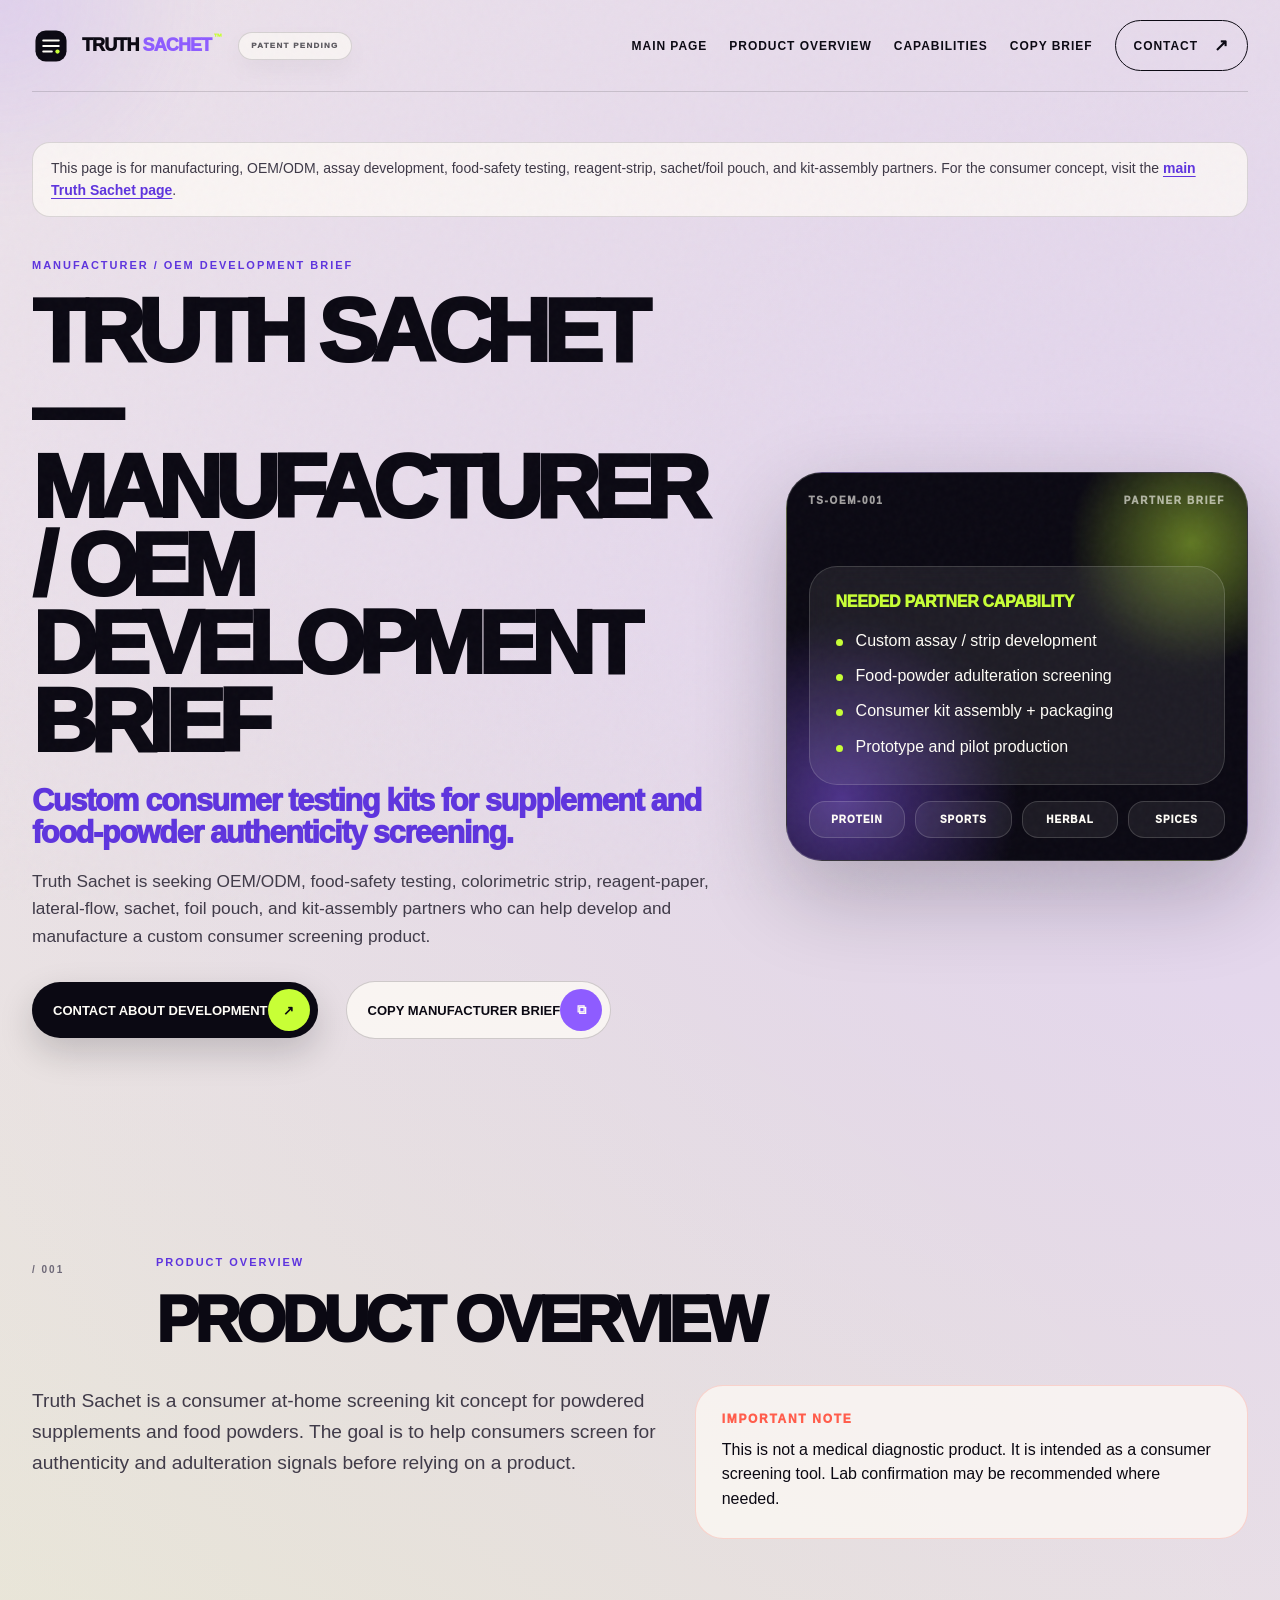
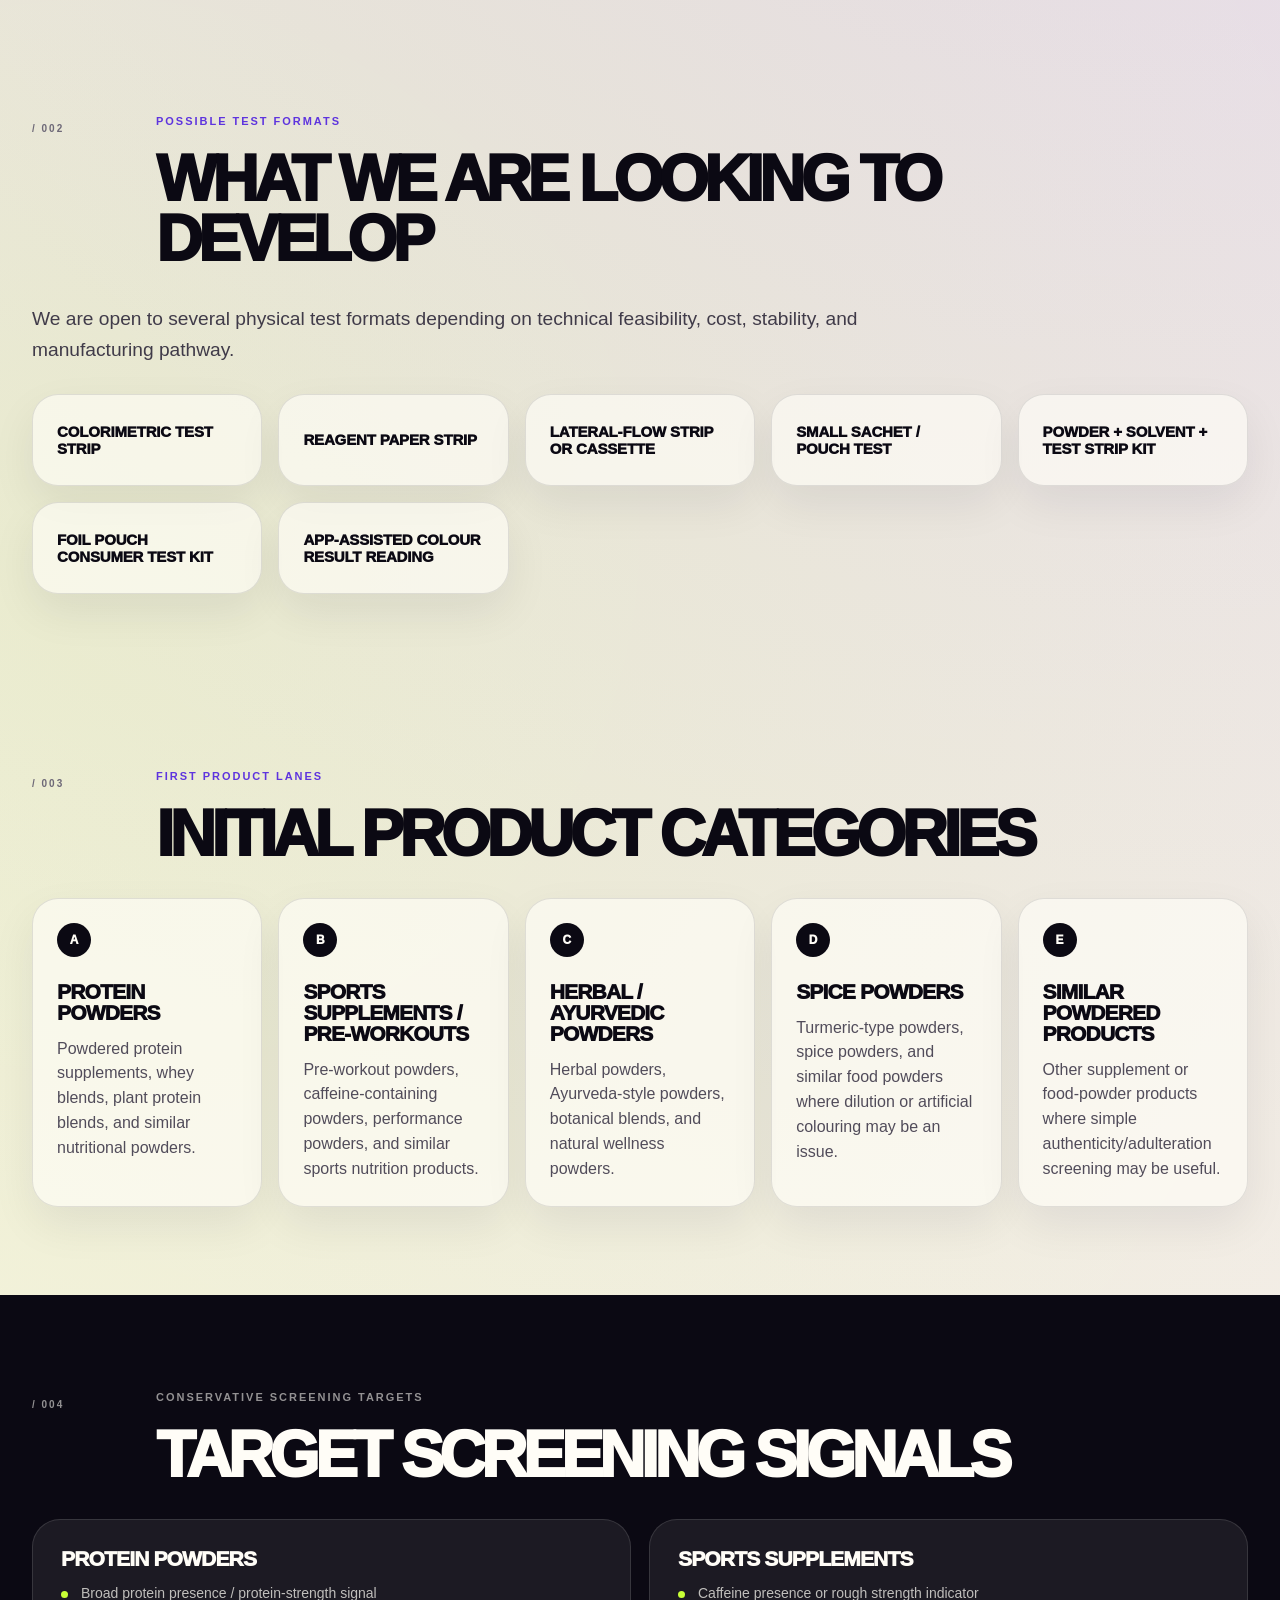
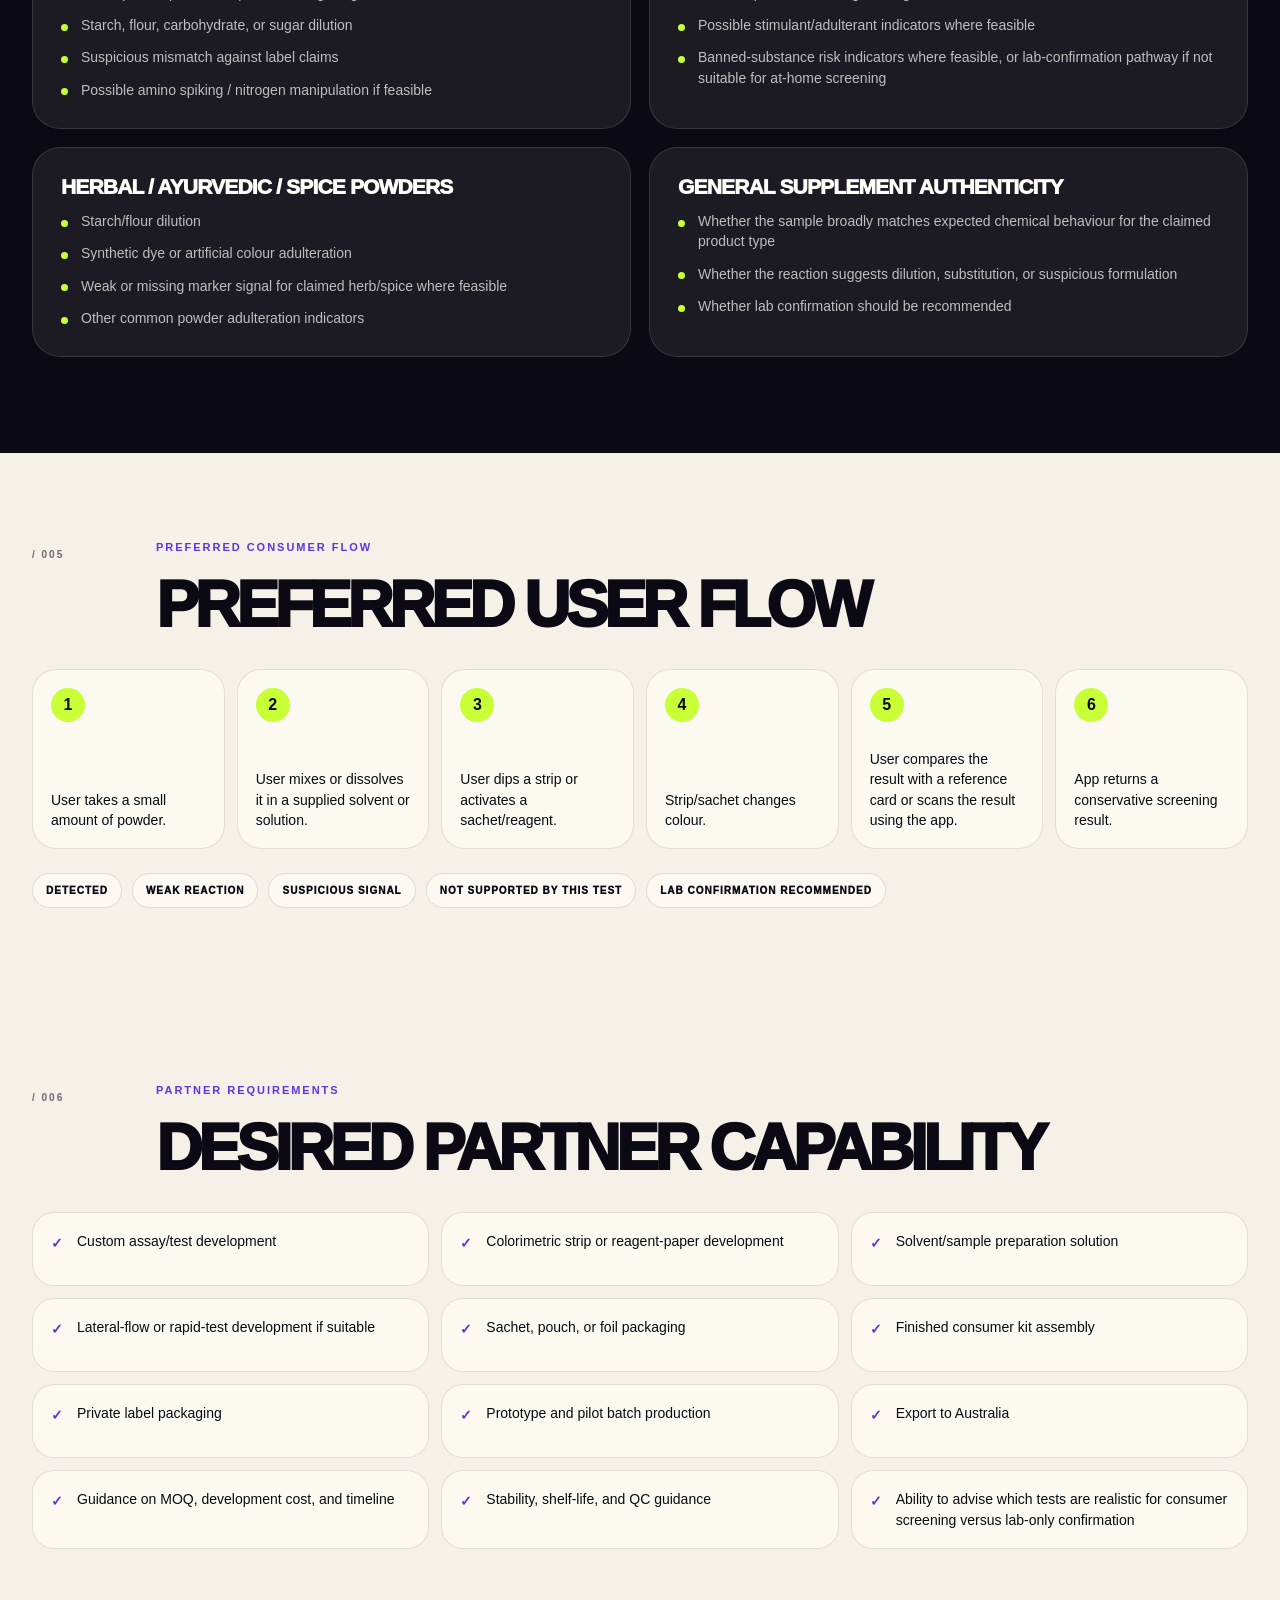
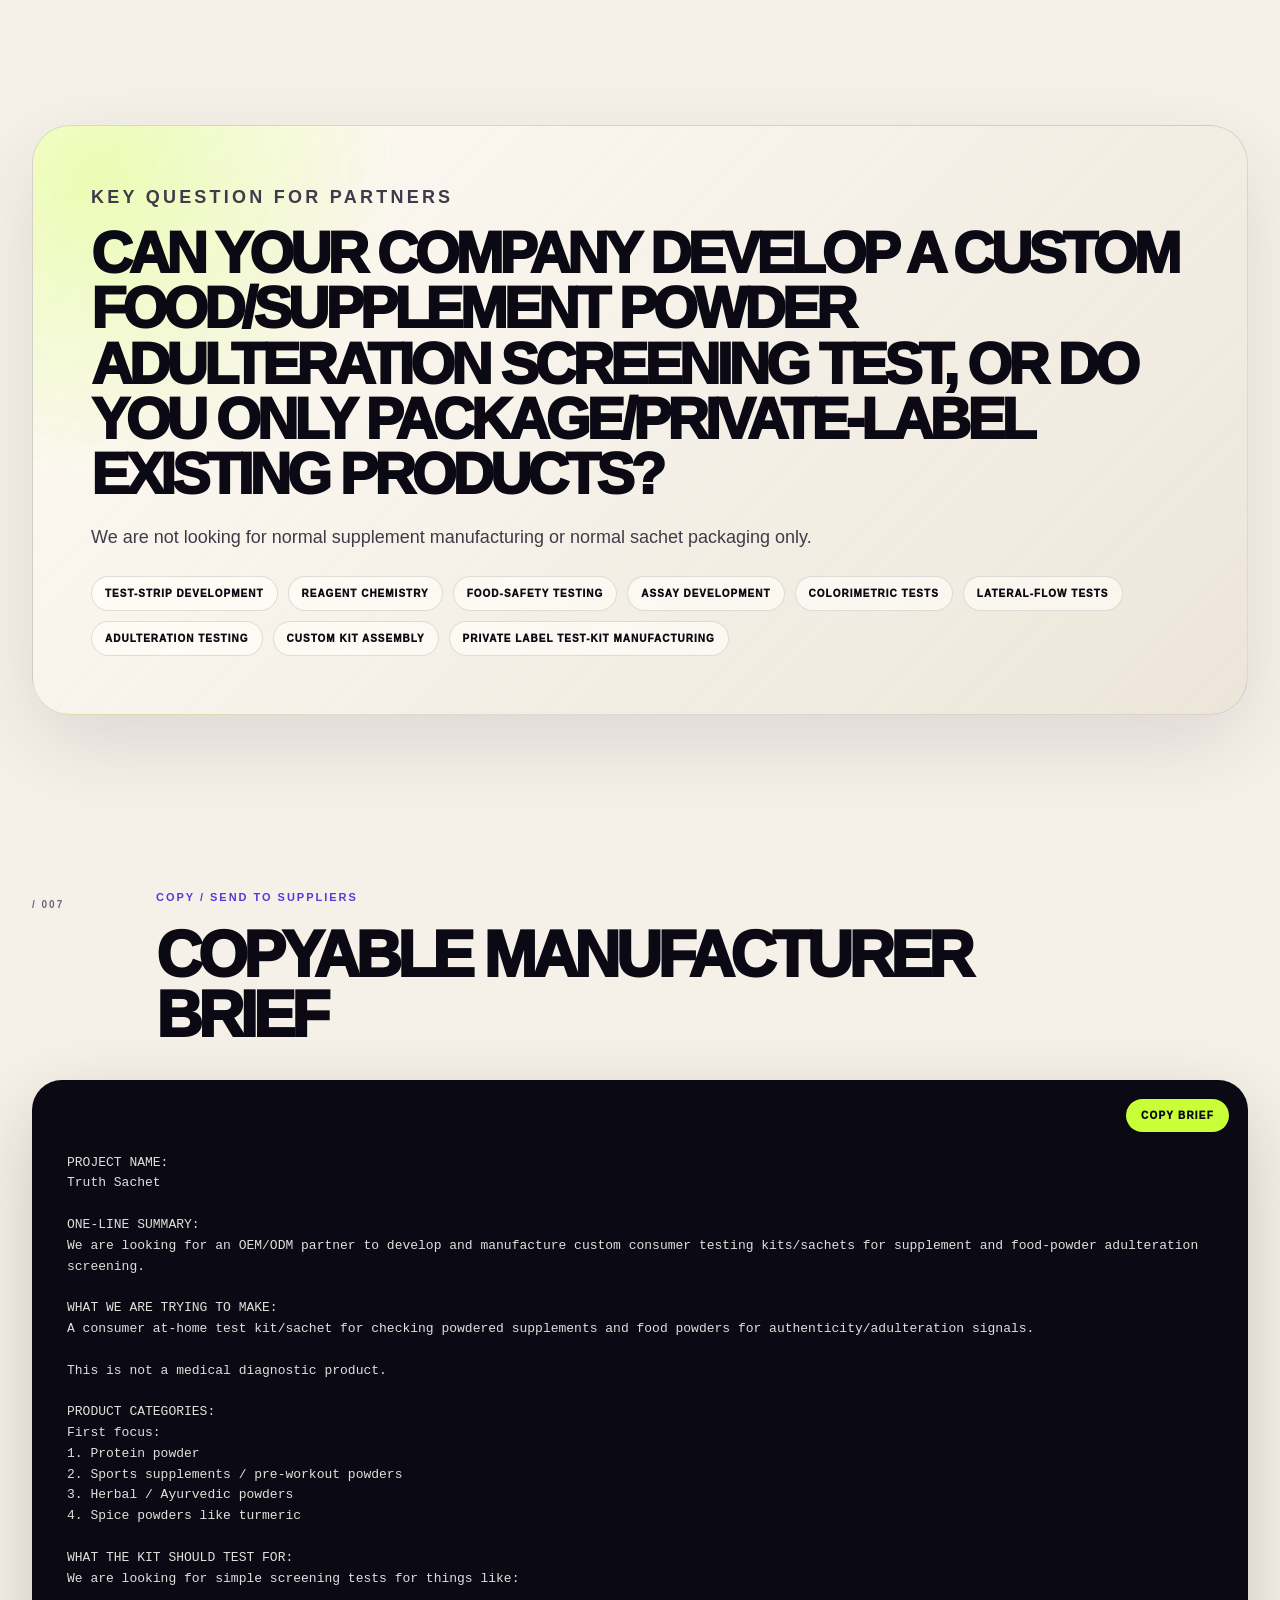
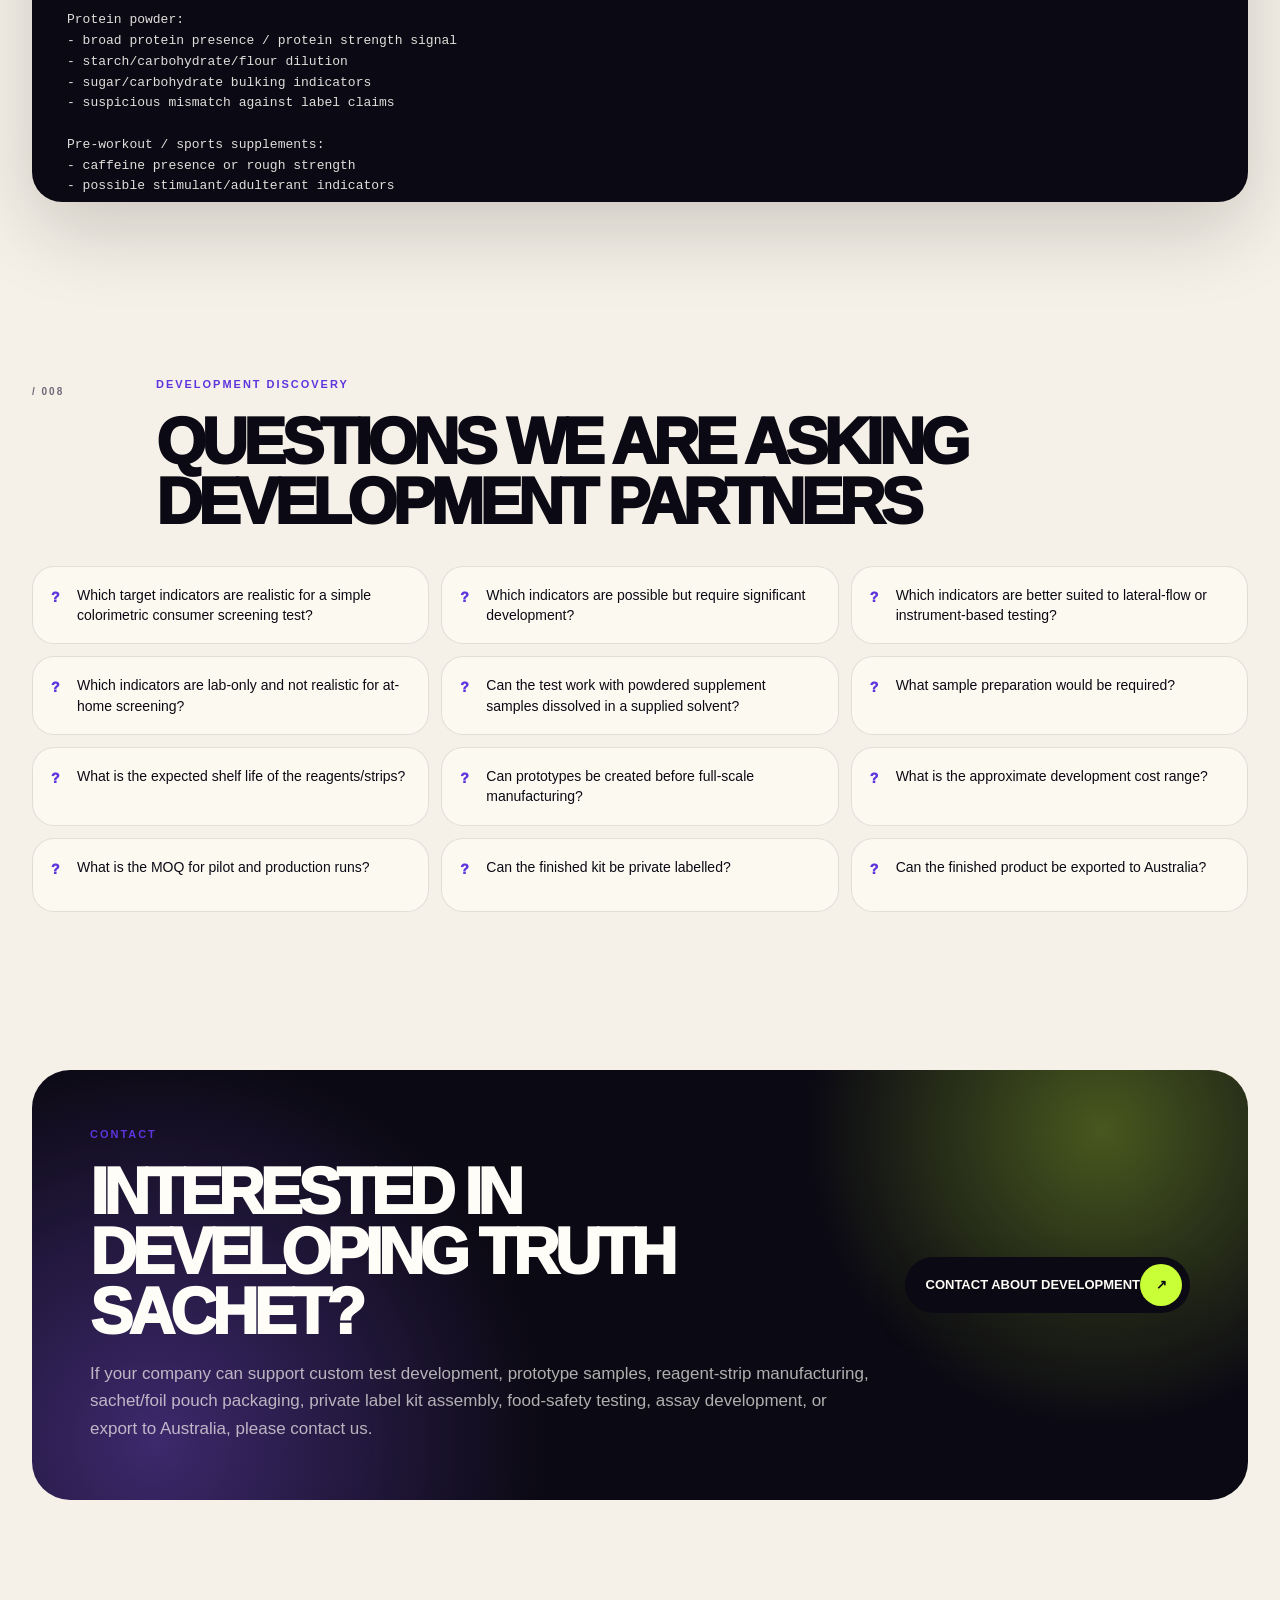
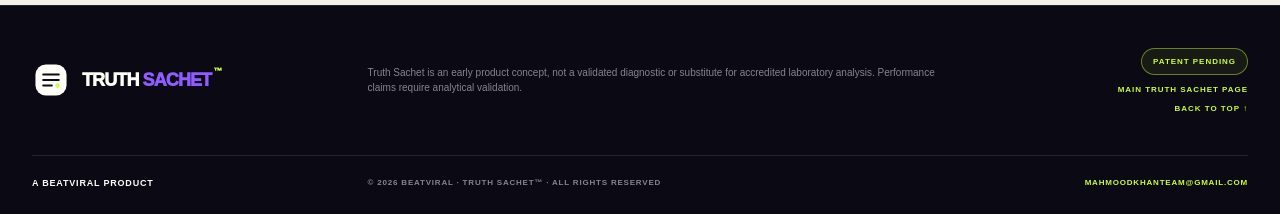
==== partner-brief/index.html @ 5f944270 "Add OEM partner brief page" ====
<!DOCTYPE html>
<html lang="en">
  <head>
    <meta charset="UTF-8" />
    <meta name="viewport" content="width=device-width, initial-scale=1.0" />
    <meta
      name="description"
      content="Truth Sachet manufacturer and OEM/ODM development brief for custom consumer screening kits for supplement and food-powder authenticity and adulteration signals."
    />
    <meta name="theme-color" content="#0b0913" />
    <title>Truth Sachet — Manufacturer / OEM Development Brief</title>
    <link rel="stylesheet" href="../styles.css?v=20260710-1" />
  </head>
  <body class="partner-page">
    <div class="noise" aria-hidden="true"></div>
    <div class="cursor-glow" aria-hidden="true"></div>

    <header class="site-header">
      <div class="brand-cluster">
        <a class="brand" href="../" aria-label="Truth Sachet home">
          <svg class="brand-mark" viewBox="0 0 44 44" aria-hidden="true">
            <rect x="4" y="4" width="36" height="36" rx="12"></rect>
            <path d="M13 15.5h18M13 22h18M13 28.5h10"></path>
            <circle cx="29.5" cy="28.5" r="2.5"></circle>
          </svg>
          <span>TRUTH <span>SACHET</span><sup>™</sup></span>
        </a>
        <span class="top-patent-badge">Patent pending</span>
      </div>

      <button class="menu-button" type="button" aria-label="Open navigation" aria-expanded="false">
        <span></span><span></span>
      </button>

      <nav class="main-nav" aria-label="Partner brief navigation">
        <a href="../">Main page</a>
        <a href="#overview">Product overview</a>
        <a href="#develop">Capabilities</a>
        <a href="#brief">Copy brief</a>
        <a
          class="nav-cta"
          href="mailto:mahmoodkhanteam@gmail.com?subject=Truth%20Sachet%20OEM%2FODM%20Development%20Inquiry"
        >
          Contact <span>↗</span>
        </a>
      </nav>
    </header>

    <main id="top" class="partner-main">
      <section class="partner-hero section-shell reveal">
        <div class="partner-note">
          This page is for manufacturing, OEM/ODM, assay development, food-safety testing,
          reagent-strip, sachet/foil pouch, and kit-assembly partners. For the consumer concept,
          visit the <a href="../">main Truth Sachet page</a>.
        </div>

        <div class="partner-hero-grid">
          <div class="partner-hero-copy">
            <p class="kicker">MANUFACTURER / OEM DEVELOPMENT BRIEF</p>
            <h1>Truth Sachet — Manufacturer / OEM Development Brief</h1>
            <p class="partner-subheading">
              Custom consumer testing kits for supplement and food-powder authenticity screening.
            </p>
            <p>
              Truth Sachet is seeking OEM/ODM, food-safety testing, colorimetric strip,
              reagent-paper, lateral-flow, sachet, foil pouch, and kit-assembly partners who can
              help develop and manufacture a custom consumer screening product.
            </p>
            <div class="hero-actions">
              <a
                class="button button-primary"
                href="mailto:mahmoodkhanteam@gmail.com?subject=Truth%20Sachet%20OEM%2FODM%20Development%20Inquiry"
              >
                Contact About Development
                <span class="button-icon">↗</span>
              </a>
              <button class="button button-secondary" type="button" data-copy-target="manufacturer-brief-text">
                Copy Manufacturer Brief
                <span class="button-icon">⧉</span>
              </button>
            </div>
            <p class="copy-status" role="status" aria-live="polite"></p>
          </div>

          <div class="partner-hero-panel" aria-label="Truth Sachet partner brief summary">
            <div class="partner-panel-top">
              <span>TS-OEM-001</span>
              <span>Partner Brief</span>
            </div>
            <div class="partner-panel-card">
              <strong>Needed partner capability</strong>
              <ul>
                <li>Custom assay / strip development</li>
                <li>Food-powder adulteration screening</li>
                <li>Consumer kit assembly + packaging</li>
                <li>Prototype and pilot production</li>
              </ul>
            </div>
            <div class="partner-mini-grid">
              <span>Protein</span>
              <span>Sports</span>
              <span>Herbal</span>
              <span>Spices</span>
            </div>
          </div>
        </div>
      </section>

      <section class="partner-section section-shell reveal" id="overview">
        <div class="partner-section-head">
          <p class="section-number">/ 001</p>
          <div>
            <p class="kicker">PRODUCT OVERVIEW</p>
            <h2>Product Overview</h2>
          </div>
        </div>
        <div class="partner-two-col">
          <p>
            Truth Sachet is a consumer at-home screening kit concept for powdered supplements and
            food powders. The goal is to help consumers screen for authenticity and adulteration
            signals before relying on a product.
          </p>
          <div class="partner-warning">
            <strong>Important note</strong>
            <span>
              This is not a medical diagnostic product. It is intended as a consumer screening
              tool. Lab confirmation may be recommended where needed.
            </span>
          </div>
        </div>
      </section>

      <section class="partner-section section-shell reveal" id="develop">
        <div class="partner-section-head">
          <p class="section-number">/ 002</p>
          <div>
            <p class="kicker">POSSIBLE TEST FORMATS</p>
            <h2>What We Are Looking To Develop</h2>
          </div>
        </div>
        <p class="partner-section-copy">
          We are open to several physical test formats depending on technical feasibility, cost,
          stability, and manufacturing pathway.
        </p>
        <div class="partner-card-grid compact">
          <article>Colorimetric test strip</article>
          <article>Reagent paper strip</article>
          <article>Lateral-flow strip or cassette</article>
          <article>Small sachet / pouch test</article>
          <article>Powder + solvent + test strip kit</article>
          <article>Foil pouch consumer test kit</article>
          <article>App-assisted colour result reading</article>
        </div>
      </section>

      <section class="partner-section section-shell reveal">
        <div class="partner-section-head">
          <p class="section-number">/ 003</p>
          <div>
            <p class="kicker">FIRST PRODUCT LANES</p>
            <h2>Initial Product Categories</h2>
          </div>
        </div>
        <div class="partner-card-grid">
          <article>
            <span>A</span>
            <h3>Protein Powders</h3>
            <p>Powdered protein supplements, whey blends, plant protein blends, and similar nutritional powders.</p>
          </article>
          <article>
            <span>B</span>
            <h3>Sports Supplements / Pre-Workouts</h3>
            <p>Pre-workout powders, caffeine-containing powders, performance powders, and similar sports nutrition products.</p>
          </article>
          <article>
            <span>C</span>
            <h3>Herbal / Ayurvedic Powders</h3>
            <p>Herbal powders, Ayurveda-style powders, botanical blends, and natural wellness powders.</p>
          </article>
          <article>
            <span>D</span>
            <h3>Spice Powders</h3>
            <p>Turmeric-type powders, spice powders, and similar food powders where dilution or artificial colouring may be an issue.</p>
          </article>
          <article>
            <span>E</span>
            <h3>Similar Powdered Products</h3>
            <p>Other supplement or food-powder products where simple authenticity/adulteration screening may be useful.</p>
          </article>
        </div>
      </section>

      <section class="partner-section dark reveal" id="signals">
        <div class="section-shell">
          <div class="partner-section-head">
            <p class="section-number">/ 004</p>
            <div>
              <p class="kicker">CONSERVATIVE SCREENING TARGETS</p>
              <h2>Target Screening Signals</h2>
            </div>
          </div>
          <div class="signal-group-grid">
            <article>
              <h3>Protein Powders</h3>
              <ul>
                <li>Broad protein presence / protein-strength signal</li>
                <li>Starch, flour, carbohydrate, or sugar dilution</li>
                <li>Suspicious mismatch against label claims</li>
                <li>Possible amino spiking / nitrogen manipulation if feasible</li>
              </ul>
            </article>
            <article>
              <h3>Sports Supplements</h3>
              <ul>
                <li>Caffeine presence or rough strength indicator</li>
                <li>Possible stimulant/adulterant indicators where feasible</li>
                <li>Banned-substance risk indicators where feasible, or lab-confirmation pathway if not suitable for at-home screening</li>
              </ul>
            </article>
            <article>
              <h3>Herbal / Ayurvedic / Spice Powders</h3>
              <ul>
                <li>Starch/flour dilution</li>
                <li>Synthetic dye or artificial colour adulteration</li>
                <li>Weak or missing marker signal for claimed herb/spice where feasible</li>
                <li>Other common powder adulteration indicators</li>
              </ul>
            </article>
            <article>
              <h3>General Supplement Authenticity</h3>
              <ul>
                <li>Whether the sample broadly matches expected chemical behaviour for the claimed product type</li>
                <li>Whether the reaction suggests dilution, substitution, or suspicious formulation</li>
                <li>Whether lab confirmation should be recommended</li>
              </ul>
            </article>
          </div>
        </div>
      </section>

      <section class="partner-section section-shell reveal">
        <div class="partner-section-head">
          <p class="section-number">/ 005</p>
          <div>
            <p class="kicker">PREFERRED CONSUMER FLOW</p>
            <h2>Preferred User Flow</h2>
          </div>
        </div>
        <div class="flow-grid">
          <article><b>1</b><span>User takes a small amount of powder.</span></article>
          <article><b>2</b><span>User mixes or dissolves it in a supplied solvent or solution.</span></article>
          <article><b>3</b><span>User dips a strip or activates a sachet/reagent.</span></article>
          <article><b>4</b><span>Strip/sachet changes colour.</span></article>
          <article><b>5</b><span>User compares the result with a reference card or scans the result using the app.</span></article>
          <article><b>6</b><span>App returns a conservative screening result.</span></article>
        </div>
        <div class="result-language">
          <span>Detected</span>
          <span>Weak reaction</span>
          <span>Suspicious signal</span>
          <span>Not supported by this test</span>
          <span>Lab confirmation recommended</span>
        </div>
      </section>

      <section class="partner-section section-shell reveal">
        <div class="partner-section-head">
          <p class="section-number">/ 006</p>
          <div>
            <p class="kicker">PARTNER REQUIREMENTS</p>
            <h2>Desired Partner Capability</h2>
          </div>
        </div>
        <div class="checklist-grid">
          <span>Custom assay/test development</span>
          <span>Colorimetric strip or reagent-paper development</span>
          <span>Solvent/sample preparation solution</span>
          <span>Lateral-flow or rapid-test development if suitable</span>
          <span>Sachet, pouch, or foil packaging</span>
          <span>Finished consumer kit assembly</span>
          <span>Private label packaging</span>
          <span>Prototype and pilot batch production</span>
          <span>Export to Australia</span>
          <span>Guidance on MOQ, development cost, and timeline</span>
          <span>Stability, shelf-life, and QC guidance</span>
          <span>Ability to advise which tests are realistic for consumer screening versus lab-only confirmation</span>
        </div>
      </section>

      <section class="partner-section section-shell reveal">
        <div class="key-question">
          <p class="kicker">KEY QUESTION FOR PARTNERS</p>
          <h2>
            Can your company develop a custom food/supplement powder adulteration screening test,
            or do you only package/private-label existing products?
          </h2>
          <p>We are not looking for normal supplement manufacturing or normal sachet packaging only.</p>
          <div class="partner-capability-tags">
            <span>Test-strip development</span>
            <span>Reagent chemistry</span>
            <span>Food-safety testing</span>
            <span>Assay development</span>
            <span>Colorimetric tests</span>
            <span>Lateral-flow tests</span>
            <span>Adulteration testing</span>
            <span>Custom kit assembly</span>
            <span>Private label test-kit manufacturing</span>
          </div>
        </div>
      </section>

      <section class="partner-section section-shell reveal" id="brief">
        <div class="partner-section-head">
          <p class="section-number">/ 007</p>
          <div>
            <p class="kicker">COPY / SEND TO SUPPLIERS</p>
            <h2>Copyable Manufacturer Brief</h2>
          </div>
        </div>
        <div class="brief-box">
          <button class="copy-brief-button" type="button" data-copy-target="manufacturer-brief-text">
            Copy brief
          </button>
          <pre id="manufacturer-brief-text">PROJECT NAME:
Truth Sachet

ONE-LINE SUMMARY:
We are looking for an OEM/ODM partner to develop and manufacture custom consumer testing kits/sachets for supplement and food-powder adulteration screening.

WHAT WE ARE TRYING TO MAKE:
A consumer at-home test kit/sachet for checking powdered supplements and food powders for authenticity/adulteration signals.

This is not a medical diagnostic product.

PRODUCT CATEGORIES:
First focus:
1. Protein powder
2. Sports supplements / pre-workout powders
3. Herbal / Ayurvedic powders
4. Spice powders like turmeric

WHAT THE KIT SHOULD TEST FOR:
We are looking for simple screening tests for things like:

Protein powder:
- broad protein presence / protein strength signal
- starch/carbohydrate/flour dilution
- sugar/carbohydrate bulking indicators
- suspicious mismatch against label claims

Pre-workout / sports supplements:
- caffeine presence or rough strength
- possible stimulant/adulterant indicators

Herbal / Ayurvedic / spice powders:
- starch/flour dilution
- artificial colour / synthetic dye adulteration
- weak or missing marker signal for claimed herb/spice where possible

PREFERRED TEST FORMAT:
We are open to any of these:

1. Colorimetric test strip
2. Reagent paper strip
3. Lateral-flow strip/cassette
4. Small sachet/pouch test
5. Powder + solvent + test strip kit
6. Foil pouch consumer test kit
7. App-assisted colour result reading

EXPECTED USER FLOW:
1. User takes a small amount of powder.
2. User mixes/dissolves it in a supplied solvent or solution.
3. User dips a strip or activates a sachet/reagent.
4. Strip/sachet changes colour.
5. User compares result with colour card or app reads result by photo.

WHAT WE NEED FROM MANUFACTURER:
Please advise if your company can provide:

1. Custom test development
2. Test strip or reagent paper development
3. Solvent / sample prep solution
4. Sachet or foil pouch packaging
5. Finished consumer kit assembly
6. Private label packaging
7. Prototype samples before mass production
8. Export to Australia
9. MOQ, prototype cost, development cost, timeline

IMPORTANT QUESTION:
Can your company develop a custom food/supplement adulteration screening test, or do you only package/private-label existing products?

We do not just need normal sachet packaging.
We need someone who understands test strips, reagents, food safety testing, colorimetric tests, lateral-flow tests, or adulteration testing.</pre>
        </div>
      </section>

      <section class="partner-section section-shell reveal">
        <div class="partner-section-head">
          <p class="section-number">/ 008</p>
          <div>
            <p class="kicker">DEVELOPMENT DISCOVERY</p>
            <h2>Questions We Are Asking Development Partners</h2>
          </div>
        </div>
        <div class="question-list">
          <span>Which target indicators are realistic for a simple colorimetric consumer screening test?</span>
          <span>Which indicators are possible but require significant development?</span>
          <span>Which indicators are better suited to lateral-flow or instrument-based testing?</span>
          <span>Which indicators are lab-only and not realistic for at-home screening?</span>
          <span>Can the test work with powdered supplement samples dissolved in a supplied solvent?</span>
          <span>What sample preparation would be required?</span>
          <span>What is the expected shelf life of the reagents/strips?</span>
          <span>Can prototypes be created before full-scale manufacturing?</span>
          <span>What is the approximate development cost range?</span>
          <span>What is the MOQ for pilot and production runs?</span>
          <span>Can the finished kit be private labelled?</span>
          <span>Can the finished product be exported to Australia?</span>
        </div>
      </section>

      <section class="partner-contact section-shell reveal" id="contact">
        <div>
          <p class="kicker">CONTACT</p>
          <h2>Interested in Developing Truth Sachet?</h2>
          <p>
            If your company can support custom test development, prototype samples, reagent-strip
            manufacturing, sachet/foil pouch packaging, private label kit assembly, food-safety
            testing, assay development, or export to Australia, please contact us.
          </p>
        </div>
        <a
          class="button button-primary"
          href="mailto:mahmoodkhanteam@gmail.com?subject=Truth%20Sachet%20OEM%2FODM%20Development%20Inquiry"
        >
          Contact About Development
          <span class="button-icon">↗</span>
        </a>
      </section>
    </main>

    <footer class="site-footer">
      <div class="footer-main">
        <div class="footer-brand">
          <svg class="brand-mark" viewBox="0 0 44 44" aria-hidden="true">
            <rect x="4" y="4" width="36" height="36" rx="12"></rect>
            <path d="M13 15.5h18M13 22h18M13 28.5h10"></path>
            <circle cx="29.5" cy="28.5" r="2.5"></circle>
          </svg>
          <span>TRUTH <span>SACHET</span><sup>™</sup></span>
        </div>
        <p>
          Truth Sachet is an early product concept, not a validated diagnostic or substitute for
          accredited laboratory analysis. Performance claims require analytical validation.
        </p>
        <div class="footer-meta">
          <span class="patent-badge">PATENT PENDING</span>
          <a href="../">MAIN TRUTH SACHET PAGE</a>
          <a href="#top">BACK TO TOP ↑</a>
        </div>
      </div>

      <div class="footer-legal">
        <strong>A BEATVIRAL PRODUCT</strong>
        <span>© 2026 BEATVIRAL · TRUTH SACHET™ · ALL RIGHTS RESERVED</span>
        <a href="mailto:mahmoodkhanteam@gmail.com">MAHMOODKHANTEAM@GMAIL.COM</a>
      </div>
    </footer>

    <script src="../script.js"></script>
  </body>
</html>
---- styles.css ----
:root {
  --ink: #0b0913;
  --ink-2: #15121f;
  --paper: #f6f1e8;
  --paper-2: #e9e1d4;
  --white: #fffdf7;
  --violet: #8e5cff;
  --violet-dark: #5e34de;
  --lime: #c8ff36;
  --coral: #ff5d4c;
  --blue: #4cb8ff;
  --yellow: #ffc83d;
  --muted: #6d6877;
  --line: rgba(11, 9, 19, 0.14);
  --radius: 28px;
  --shadow: 0 30px 80px rgba(18, 11, 42, 0.2);
}

* {
  box-sizing: border-box;
}

html {
  scroll-behavior: smooth;
  overflow-x: hidden;
}

body {
  margin: 0;
  overflow-x: hidden;
  background: var(--paper);
  color: var(--ink);
  font-family: "Arial Narrow", "Roboto Condensed", "Helvetica Neue", Arial, sans-serif;
  -webkit-font-smoothing: antialiased;
}

body.menu-open {
  overflow: hidden;
}

a {
  color: inherit;
  text-decoration: none;
}

button,
input {
  font: inherit;
}

button {
  color: inherit;
}

.noise {
  position: fixed;
  z-index: 100;
  inset: 0;
  pointer-events: none;
  opacity: 0.035;
  background-image: url("data:image/svg+xml,%3Csvg viewBox='0 0 180 180' xmlns='http://www.w3.org/2000/svg'%3E%3Cfilter id='n'%3E%3CfeTurbulence type='fractalNoise' baseFrequency='.85' numOctaves='3' stitchTiles='stitch'/%3E%3C/filter%3E%3Crect width='100%25' height='100%25' filter='url(%23n)' opacity='.8'/%3E%3C/svg%3E");
}

.cursor-glow {
  position: fixed;
  z-index: 0;
  width: 420px;
  height: 420px;
  pointer-events: none;
  border-radius: 50%;
  opacity: 0.14;
  transform: translate(-50%, -50%);
  background: radial-gradient(circle, var(--violet), transparent 68%);
  filter: blur(30px);
}

.section-shell {
  width: min(1440px, calc(100% - 64px));
  margin: 0 auto;
}

.site-header {
  position: relative;
  z-index: 50;
  display: flex;
  align-items: center;
  justify-content: space-between;
  width: min(1440px, calc(100% - 64px));
  height: 92px;
  margin: 0 auto;
  border-bottom: 1px solid var(--line);
}

.brand-cluster {
  display: inline-flex;
  align-items: center;
  gap: 16px;
}

.brand,
.footer-brand {
  display: inline-flex;
  align-items: center;
  gap: 12px;
  font-size: 18px;
  font-weight: 950;
  letter-spacing: -0.05em;
}

.brand > span > span,
.footer-brand > span > span {
  color: var(--violet);
}

.brand sup,
.footer-brand sup {
  position: relative;
  top: -0.48em;
  margin-left: 2px;
  color: var(--lime);
  font-size: 0.5em;
  font-weight: 950;
  letter-spacing: 0;
}

.top-patent-badge {
  display: inline-flex;
  align-items: center;
  height: 28px;
  padding: 0 12px;
  border: 1px solid rgba(12, 10, 20, 0.14);
  border-radius: 999px;
  color: rgba(12, 10, 20, 0.66);
  background: rgba(255, 253, 247, 0.62);
  box-shadow: 0 10px 24px rgba(12, 10, 20, 0.04);
  font-size: 8px;
  font-weight: 950;
  letter-spacing: 0.16em;
  text-transform: uppercase;
  white-space: nowrap;
}

.brand-mark {
  width: 38px;
  height: 38px;
  fill: var(--ink);
}

.brand-mark path {
  fill: none;
  stroke: var(--white);
  stroke-linecap: round;
  stroke-width: 2.3;
}

.brand-mark circle {
  fill: var(--lime);
}

.main-nav {
  display: flex;
  align-items: center;
  gap: 34px;
  font-size: 12px;
  font-weight: 850;
  letter-spacing: 0.08em;
  text-transform: uppercase;
}

.main-nav a:not(.nav-cta) {
  position: relative;
}

.main-nav a:not(.nav-cta)::after {
  position: absolute;
  bottom: -6px;
  left: 0;
  width: 0;
  height: 2px;
  content: "";
  background: var(--violet);
  transition: width 180ms ease;
}

.main-nav a:hover::after {
  width: 100%;
}

.nav-cta {
  display: flex;
  align-items: center;
  gap: 24px;
  padding: 14px 18px;
  border: 1px solid var(--ink);
  border-radius: 999px;
  transition: 180ms ease;
}

.nav-cta:hover {
  color: var(--white);
  background: var(--ink);
}

.nav-cta span {
  font-size: 17px;
}

.menu-button {
  display: none;
  width: 44px;
  height: 44px;
  padding: 12px;
  border: 0;
  background: transparent;
}

.menu-button span {
  display: block;
  width: 100%;
  height: 2px;
  margin: 5px 0;
  background: var(--ink);
}

.hero {
  position: relative;
  z-index: 1;
  display: grid;
  grid-template-columns: 0.92fr 1.08fr;
  min-height: 760px;
  padding: 62px 0 76px;
}

.hero-copy {
  position: relative;
  z-index: 3;
  display: flex;
  align-items: flex-start;
  flex-direction: column;
  justify-content: center;
  padding-right: 24px;
}

.eyebrow,
.kicker {
  font-size: 11px;
  font-weight: 900;
  letter-spacing: 0.18em;
  text-transform: uppercase;
}

.eyebrow {
  display: inline-flex;
  align-items: center;
  gap: 10px;
  max-width: 100%;
  margin-bottom: 28px;
  padding: 8px 13px;
  border: 1px solid var(--line);
  border-radius: 999px;
  background: rgba(255, 253, 247, 0.56);
  line-height: 1.35;
}

.eyebrow-pulse {
  width: 7px;
  height: 7px;
  border-radius: 50%;
  background: var(--lime);
  box-shadow: 0 0 0 5px rgba(200, 255, 54, 0.2);
  animation: pulse 1.8s infinite;
}

@keyframes pulse {
  50% { box-shadow: 0 0 0 9px rgba(200, 255, 54, 0); }
}

.hero h1 {
  margin: 0;
  font-size: clamp(62px, 7.2vw, 112px);
  font-weight: 950;
  letter-spacing: -0.082em;
  line-height: 0.83;
  text-transform: uppercase;
}

.gradient-text {
  color: transparent;
  background: linear-gradient(100deg, var(--violet-dark), #ac50db 45%, var(--coral));
  -webkit-background-clip: text;
  background-clip: text;
}

.scribble {
  position: relative;
  z-index: 0;
}

.scribble::after {
  position: absolute;
  z-index: 1;
  top: calc(100% + 0.035em);
  bottom: auto;
  left: 1%;
  width: 98%;
  height: 0.055em;
  content: "";
  border-radius: 999px;
  background: var(--lime);
  pointer-events: none;
  transform: rotate(-0.5deg);
}

.hero-lede {
  max-width: 610px;
  margin: 35px 0 28px;
  color: #403b49;
  font-family: "Helvetica Neue", Arial, sans-serif;
  font-size: clamp(17px, 1.4vw, 21px);
  line-height: 1.55;
}

.hero-actions {
  display: flex;
  align-items: center;
  gap: 28px;
}

.button {
  display: inline-flex;
  align-items: center;
  justify-content: space-between;
  min-width: 210px;
  padding: 7px 8px 7px 21px;
  border: 0;
  border-radius: 999px;
  cursor: pointer;
  font-size: 13px;
  font-weight: 900;
  text-transform: uppercase;
}

.button-primary {
  color: var(--white);
  background: var(--ink);
  box-shadow: 0 14px 35px rgba(11, 9, 19, 0.18);
}

.button-secondary {
  border: 1px solid rgba(11, 9, 19, 0.18);
  color: var(--ink);
  background: rgba(255, 253, 247, 0.74);
}

.button-secondary .button-icon {
  color: var(--white);
  background: var(--violet);
}

.button-icon {
  display: grid;
  width: 42px;
  height: 42px;
  border-radius: 50%;
  color: var(--ink);
  background: var(--lime);
  place-items: center;
}

.text-link {
  padding-bottom: 5px;
  border-bottom: 1px solid var(--ink);
  font-size: 12px;
  font-weight: 900;
  letter-spacing: 0.03em;
  text-transform: uppercase;
}

.text-link span {
  margin-left: 8px;
}

.hero-proof {
  display: flex;
  align-items: center;
  gap: 15px;
  margin-top: 44px;
}

.proof-avatars {
  display: flex;
}

.proof-avatars span {
  display: grid;
  width: 36px;
  height: 36px;
  margin-left: -7px;
  border: 2px solid var(--paper);
  border-radius: 50%;
  color: var(--white);
  background: var(--ink);
  font-size: 10px;
  font-weight: 900;
  place-items: center;
}

.proof-avatars span:first-child {
  margin-left: 0;
  color: var(--ink);
  background: var(--lime);
}

.proof-avatars span:nth-child(3) {
  background: var(--violet);
}

.proof-avatars span:nth-child(4) {
  color: var(--ink);
  background: var(--coral);
}

.hero-proof p {
  margin: 0;
  color: var(--muted);
  font-size: 11px;
  letter-spacing: 0.03em;
  line-height: 1.45;
  text-transform: uppercase;
}

.hero-proof strong {
  color: var(--ink);
}

.hero-visual {
  position: relative;
  min-height: 650px;
}

.orb {
  position: absolute;
  border-radius: 50%;
  filter: blur(2px);
}

.orb-one {
  top: 5%;
  right: 3%;
  width: 540px;
  height: 540px;
  background: radial-gradient(circle at 35% 32%, #b68aff, var(--violet) 34%, #5532ce 64%, #21104f);
  box-shadow: inset -40px -50px 70px rgba(16, 5, 45, 0.35), 0 50px 100px rgba(77, 44, 170, 0.25);
}

.orb-two {
  right: 49%;
  bottom: 3%;
  width: 145px;
  height: 145px;
  background: radial-gradient(circle at 35% 30%, #efffa7, var(--lime) 38%, #79a900);
  box-shadow: 0 25px 50px rgba(91, 130, 0, 0.2);
}

.hero-label {
  position: absolute;
  z-index: 6;
  padding: 8px 11px;
  border-radius: 6px;
  color: var(--white);
  background: var(--ink);
  font-size: 9px;
  font-weight: 950;
  letter-spacing: 0.12em;
  box-shadow: 0 10px 20px rgba(11, 9, 19, 0.17);
}

.label-one {
  top: 9%;
  left: 15%;
  transform: rotate(-6deg);
}

.label-two {
  right: 0;
  bottom: 20%;
  color: var(--ink);
  background: var(--lime);
  transform: rotate(5deg);
}

.label-three {
  bottom: 2%;
  left: 19%;
  background: var(--coral);
  transform: rotate(-3deg);
}

.phone-shell {
  position: absolute;
  z-index: 5;
  top: 5%;
  right: 5%;
  width: 282px;
  height: 576px;
  padding: 9px;
  overflow: hidden;
  border: 2px solid rgba(255, 255, 255, 0.7);
  border-radius: 45px;
  background: #17131e;
  box-shadow: 0 40px 90px rgba(16, 8, 42, 0.45);
  transform: rotate(5deg);
}

.phone-top {
  position: absolute;
  z-index: 3;
  top: 18px;
  left: 50%;
  width: 82px;
  height: 20px;
  border-radius: 999px;
  background: var(--ink);
  transform: translateX(-50%);
}

.phone-top span {
  position: absolute;
  top: 7px;
  right: 13px;
  width: 6px;
  height: 6px;
  border-radius: 50%;
  background: #302e38;
}

.phone-screen {
  height: 100%;
  padding: 24px 16px 16px;
  overflow: hidden;
  border-radius: 36px;
  background:
    radial-gradient(circle at 100% 0, rgba(142, 92, 255, 0.16), transparent 34%),
    var(--white);
}

.app-topbar {
  display: flex;
  align-items: center;
  justify-content: space-between;
  margin-top: 8px;
}

.mini-mark {
  display: grid;
  width: 31px;
  height: 31px;
  border-radius: 9px;
  color: var(--white);
  background: var(--ink);
  font-size: 8px;
  font-weight: 950;
  place-items: center;
}

.verified-pill {
  padding: 6px 8px;
  border: 1px solid rgba(11, 9, 19, 0.12);
  border-radius: 999px;
  color: var(--violet-dark);
  background: rgba(142, 92, 255, 0.08);
  font-size: 7px;
  font-weight: 950;
  letter-spacing: 0.12em;
}

.score-ring {
  display: grid;
  width: 143px;
  height: 143px;
  margin: 28px auto 21px;
  border-radius: 50%;
  background: conic-gradient(var(--violet) calc(var(--score) * 1%), #e7e0d8 0);
  box-shadow: 0 15px 35px rgba(91, 52, 222, 0.16);
  place-items: center;
}

.score-ring::before {
  grid-area: 1/1;
  width: 116px;
  height: 116px;
  border-radius: 50%;
  content: "";
  background: var(--white);
}

.score-ring div {
  z-index: 2;
  grid-area: 1/1;
  text-align: center;
}

.score-ring strong {
  display: block;
  font-size: 43px;
  letter-spacing: -0.08em;
}

.score-ring small {
  font-size: 18px;
}

.score-ring span {
  display: block;
  margin-top: 2px;
  font-size: 7px;
  font-weight: 900;
  letter-spacing: 0.12em;
}

.report-title small,
.report-title strong {
  display: block;
}

.report-title small {
  margin-bottom: 5px;
  color: var(--muted);
  font-size: 7px;
  font-weight: 900;
  letter-spacing: 0.12em;
}

.report-title strong {
  font-size: 16px;
  letter-spacing: -0.03em;
}

.report-list {
  margin-top: 12px;
}

.report-list > div {
  display: grid;
  grid-template-columns: 31px 1fr auto;
  align-items: center;
  gap: 9px;
  padding: 9px 0;
  border-top: 1px solid rgba(11, 9, 19, 0.09);
}

.status {
  display: grid;
  width: 29px;
  height: 29px;
  border-radius: 9px;
  font-size: 11px;
  font-style: normal;
  font-weight: 950;
  place-items: center;
}

.status.detected {
  background: var(--lime);
}

.status.warning {
  background: var(--yellow);
}

.status.neutral {
  color: #8a8490;
  background: #e8e3dd;
}

.report-list p {
  margin: 0;
  font-size: 10px;
  font-weight: 900;
}

.report-list p small {
  display: block;
  margin-top: 3px;
  color: var(--muted);
  font-size: 7px;
  font-weight: 600;
}

.report-list b {
  color: var(--muted);
  font-size: 7px;
  letter-spacing: 0.08em;
}

.sachet {
  overflow: hidden;
  border: 1px solid rgba(255, 255, 255, 0.56);
  border-radius: 18px;
  background:
    linear-gradient(120deg, rgba(255, 255, 255, 0.5), rgba(255, 255, 255, 0.08)),
    rgba(241, 245, 250, 0.26);
  box-shadow:
    inset 0 0 0 1px rgba(255, 255, 255, 0.18),
    0 35px 80px rgba(29, 20, 53, 0.24);
  backdrop-filter: blur(8px);
}

.sachet-hero {
  position: absolute;
  z-index: 4;
  bottom: 1%;
  left: 1%;
  width: 350px;
  height: 458px;
  padding: 20px;
  color: var(--ink);
  transform: rotate(-9deg);
}

.sachet-seal {
  display: flex;
  align-items: center;
  justify-content: space-between;
  padding-bottom: 10px;
  border-bottom: 1px dashed rgba(11, 9, 19, 0.38);
  font-size: 9px;
  font-weight: 950;
  letter-spacing: 0.15em;
}

.sachet-seal i {
  width: 155px;
  border-top: 1px solid rgba(11, 9, 19, 0.15);
}

.sachet-brand-row {
  display: flex;
  align-items: flex-end;
  justify-content: space-between;
  gap: 10px;
  margin-top: 15px;
}

.sachet-brand {
  font-size: 23px;
  font-weight: 950;
  letter-spacing: -0.06em;
  white-space: nowrap;
}

.sachet-brand span {
  color: var(--violet-dark);
}

.sachet-type {
  padding: 5px 8px;
  border: 1px solid rgba(11, 9, 19, 0.15);
  border-radius: 999px;
  font-size: 7px;
  font-weight: 900;
  letter-spacing: 0.1em;
  white-space: nowrap;
}

.sachet-purpose {
  margin-top: 5px;
  font-size: 9px;
  font-weight: 950;
  letter-spacing: 0.12em;
}

.sachet-actions {
  display: grid;
  grid-template-columns: 1fr 1fr;
  gap: 10px;
  margin-top: 14px;
}

.sachet-action {
  position: relative;
  display: grid;
  grid-template-columns: 29px 1fr;
  grid-template-rows: 34px auto;
  min-height: 79px;
  padding: 9px;
  border: 1px solid rgba(11, 9, 19, 0.12);
  border-radius: 13px;
  background: rgba(255, 255, 255, 0.34);
}

.sachet-action > b {
  display: grid;
  grid-row: 1 / 3;
  align-self: start;
  width: 22px;
  height: 22px;
  border-radius: 50%;
  color: var(--white);
  background: var(--ink);
  font-size: 9px;
  place-items: center;
}

.sachet-action p {
  grid-column: 2;
  margin: 5px 0 0;
  font-size: 9px;
  font-weight: 950;
  letter-spacing: 0.08em;
}

.sachet-action p small {
  display: block;
  margin-top: 2px;
  color: var(--muted);
  font-size: 7px;
}

.sachet-capsule {
  grid-column: 2;
  width: 19px;
  height: 34px;
  overflow: hidden;
  border: 2px solid rgba(11, 9, 19, 0.14);
  border-radius: 999px;
  background: var(--coral);
  transform: rotate(15deg);
}

.sachet-capsule i {
  display: block;
  height: 50%;
  margin-top: 50%;
  background: var(--paper);
}

.sachet-pod {
  position: relative;
  grid-column: 2;
  width: 34px;
  height: 34px;
  border: 1px solid rgba(11, 9, 19, 0.14);
  border-radius: 50%;
  background: radial-gradient(circle at 35% 30%, #d5c8ff, var(--violet));
  box-shadow: inset -5px -5px 8px rgba(40, 15, 105, 0.18);
}

.sachet-pod i {
  position: absolute;
  inset: 8px;
  border: 1px solid rgba(255, 255, 255, 0.6);
  border-radius: 50%;
}

.sachet-flow-caption {
  display: flex;
  align-items: center;
  justify-content: center;
  gap: 8px;
  margin: 10px 0 7px;
  color: var(--violet-dark);
  font-size: 7px;
  font-weight: 950;
  letter-spacing: 0.11em;
}

.sachet-flow-caption i {
  font-size: 12px;
  font-style: normal;
}

.sachet-grid {
  position: relative;
  z-index: 2;
  display: grid;
  grid-template-columns: repeat(3, 1fr);
  gap: 10px 14px;
  margin-top: 0;
  padding: 12px 13px 10px;
  border: 1px solid rgba(11, 9, 19, 0.12);
  border-radius: 15px;
  background: rgba(255, 255, 255, 0.25);
}

.sachet-grid::before {
  position: absolute;
  z-index: -1;
  top: -10px;
  left: 50%;
  width: 1px;
  height: 10px;
  content: "";
  background: rgba(94, 52, 222, 0.3);
}

.test-zone {
  display: flex;
  align-items: center;
  min-width: 0;
  flex-direction: column;
}

.test-zone small {
  margin-top: 4px;
  font-size: 7px;
  font-weight: 950;
  letter-spacing: 0.05em;
}

.pad {
  display: block;
  width: 38px;
  aspect-ratio: 1;
  border: 4px solid rgba(255, 255, 255, 0.7);
  border-radius: 50%;
  box-shadow: 0 5px 9px rgba(11, 9, 19, 0.12);
  animation: padGlow 3.8s ease-in-out infinite alternate;
}

.pad:nth-child(2n) { animation-delay: -1.2s; }
.pad:nth-child(3n) { animation-delay: -2.2s; }

@keyframes padGlow {
  to { filter: brightness(1.25) saturate(1.2); transform: scale(1.05); }
}

.pad-lime { background: var(--lime); }
.pad-violet { background: var(--violet); }
.pad-coral { background: var(--coral); }
.pad-blue { background: var(--blue); }
.pad-yellow { background: var(--yellow); }

.sachet-code {
  display: flex;
  align-items: center;
  justify-content: space-between;
  margin-top: 12px;
  font-size: 7px;
  font-weight: 900;
  letter-spacing: 0.1em;
}

.sachet-code > span b,
.sachet-code > span small {
  display: block;
}

.sachet-code > span b {
  color: var(--violet-dark);
  font-size: 9px;
}

.sachet-code > span small {
  margin-top: 4px;
  font-size: 7px;
}

.fake-qr {
  width: 36px;
  height: 36px;
  background:
    linear-gradient(90deg, var(--ink) 25%, transparent 25% 50%, var(--ink) 50% 75%, transparent 75%),
    linear-gradient(var(--ink) 25%, transparent 25% 50%, var(--ink) 50% 75%, transparent 75%);
  background-size: 8px 8px;
  box-shadow: inset 0 0 0 3px var(--white);
}

.ticker {
  position: relative;
  z-index: 4;
  overflow: hidden;
  padding: 18px 0;
  color: var(--white);
  background: var(--ink);
  transform: rotate(-1.2deg) scale(1.02);
}

.ticker-track {
  display: flex;
  width: max-content;
  align-items: center;
  gap: 30px;
  animation: ticker 22s linear infinite;
}

.ticker span {
  font-size: 13px;
  font-weight: 950;
  letter-spacing: 0.12em;
}

.ticker i {
  color: var(--lime);
  font-style: normal;
}

@keyframes ticker {
  to { transform: translateX(-50%); }
}

.manifesto {
  display: grid;
  grid-template-columns: 1fr 3.2fr;
  gap: 30px;
  padding: 170px 0 155px;
  border-bottom: 1px solid var(--line);
}

.section-number {
  margin: 8px 0 0;
  color: var(--muted);
  font-size: 10px;
  font-weight: 900;
  letter-spacing: 0.2em;
}

.kicker {
  margin: 0 0 22px;
  color: var(--violet-dark);
}

.manifesto h2,
.section-heading h2,
.principle-banner h2,
.pilot h2 {
  margin: 0;
  font-size: clamp(48px, 7vw, 105px);
  font-weight: 950;
  letter-spacing: -0.075em;
  line-height: 0.88;
  text-transform: uppercase;
}

.manifesto h2 span {
  display: inline-block;
  padding: 0 0.12em 0.06em;
  color: var(--paper);
  background: var(--violet-dark);
  transform: rotate(-1deg);
}

.manifesto-copy {
  max-width: 700px;
  margin: 38px 0 0 auto;
  color: #4f4a56;
  font-family: "Helvetica Neue", Arial, sans-serif;
  font-size: clamp(18px, 1.75vw, 25px);
  line-height: 1.5;
}

.system {
  padding: 130px 0 160px;
}

.section-heading {
  display: grid;
  grid-template-columns: 2fr 1fr;
  align-items: end;
  gap: 70px;
  margin-bottom: 70px;
}

.section-heading h2 {
  font-size: clamp(56px, 6vw, 92px);
}

.section-heading > p {
  max-width: 430px;
  margin: 0 0 5px;
  color: var(--muted);
  font-family: "Helvetica Neue", Arial, sans-serif;
  font-size: 16px;
  line-height: 1.6;
}

.architecture-grid {
  display: grid;
  grid-template-columns: 1.35fr repeat(3, 1fr);
  gap: 14px;
}

.architecture-card {
  position: relative;
  display: flex;
  min-height: 430px;
  padding: 24px;
  overflow: hidden;
  border: 1px solid var(--line);
  border-radius: var(--radius);
  background: rgba(255, 253, 247, 0.6);
  flex-direction: column;
  justify-content: flex-end;
  transition: transform 220ms ease, box-shadow 220ms ease;
}

.architecture-card:hover {
  z-index: 2;
  box-shadow: var(--shadow);
  transform: translateY(-8px) rotate(-0.5deg);
}

.architecture-card:nth-child(3) {
  color: var(--white);
  background: var(--violet-dark);
}

.architecture-card:nth-child(4) {
  background: var(--lime);
}

.card-index {
  position: absolute;
  top: 24px;
  right: 24px;
  font-size: 10px;
  font-weight: 900;
}

.architecture-card h3 {
  margin: 25px 0 8px;
  font-size: 24px;
  letter-spacing: -0.04em;
}

.architecture-card p {
  margin: 0;
  color: inherit;
  font-family: "Helvetica Neue", Arial, sans-serif;
  font-size: 13px;
  line-height: 1.55;
  opacity: 0.7;
}

.arch-large {
  min-height: 530px;
  color: var(--white);
  background:
    radial-gradient(circle at 70% 20%, rgba(200, 255, 54, 0.22), transparent 24%),
    var(--ink);
}

.mini-pouch {
  position: absolute;
  top: 42px;
  left: 50%;
  width: 210px;
  height: 325px;
  border: 1px solid rgba(255, 255, 255, 0.35);
  border-radius: 19px;
  background: linear-gradient(135deg, rgba(255,255,255,.18), rgba(255,255,255,.04));
  box-shadow: 0 30px 50px rgba(0, 0, 0, 0.28);
  transform: translateX(-50%) rotate(6deg);
  backdrop-filter: blur(5px);
}

.mini-pouch-top {
  position: absolute;
  top: 18px;
  left: 15px;
  right: 15px;
  border-top: 1px dashed rgba(255, 255, 255, 0.36);
}

.mini-blister {
  position: absolute;
  top: 52px;
  width: 58px;
  height: 58px;
  border: 1px solid rgba(255,255,255,.4);
  border-radius: 50%;
  box-shadow: inset 8px 8px 15px rgba(255,255,255,.2);
}

.blister-a { left: 35px; background: rgba(76,184,255,.3); }
.blister-b { right: 35px; background: rgba(255,93,76,.28); }

.mini-channels {
  position: absolute;
  top: 110px;
  left: 70px;
  width: 70px;
  height: 75px;
  border-right: 2px solid rgba(200,255,54,.55);
  border-bottom: 2px solid rgba(200,255,54,.55);
  border-left: 2px solid rgba(200,255,54,.55);
  border-radius: 0 0 30px 30px;
}

.mini-pads {
  position: absolute;
  bottom: 28px;
  left: 25px;
  display: grid;
  grid-template-columns: repeat(4, 1fr);
  gap: 11px;
  width: 160px;
}

.mini-pads i {
  aspect-ratio: 1;
  border: 3px solid rgba(255,255,255,.5);
  border-radius: 50%;
  background: var(--violet);
}

.mini-pads i:nth-child(2n) { background: var(--lime); }
.mini-pads i:nth-child(3n) { background: var(--coral); }

.card-icon {
  position: absolute;
  top: 75px;
  left: 50%;
  width: 150px;
  height: 150px;
  transform: translateX(-50%);
}

.split-icon i {
  position: absolute;
  top: 20px;
  width: 78px;
  height: 115px;
  border: 1px solid var(--line);
  border-radius: 60% 40% 50% 50%;
  background: rgba(76, 184, 255, 0.35);
  box-shadow: inset 8px 8px 20px rgba(255,255,255,.7);
}

.split-icon i:first-child { left: 4px; transform: rotate(-18deg); }
.split-icon i:last-child { right: 4px; background: rgba(255,93,76,.34); transform: rotate(18deg); }

.matrix-icon {
  display: grid;
  grid-template-columns: repeat(3, 1fr);
  gap: 10px;
}

.matrix-icon i {
  border: 6px solid rgba(255,255,255,.18);
  border-radius: 50%;
  background: var(--lime);
}

.matrix-icon i:nth-child(2n) { background: var(--coral); }
.matrix-icon i:nth-child(3n) { background: var(--blue); }

.qr-icon {
  width: 135px;
  height: 135px;
  border: 10px solid var(--paper);
  background:
    linear-gradient(90deg, var(--ink) 25%, transparent 25% 50%, var(--ink) 50% 75%, transparent 75%),
    linear-gradient(var(--ink) 25%, transparent 25% 50%, var(--ink) 50% 75%, transparent 75%);
  background-size: 30px 30px;
  box-shadow: 0 18px 35px rgba(61, 85, 0, 0.13);
  transform: translateX(-50%) rotate(-4deg);
}

.workflow {
  position: relative;
  padding: 140px 0 150px;
  overflow: hidden;
  color: var(--white);
  background:
    radial-gradient(circle at 85% 10%, rgba(142, 92, 255, 0.22), transparent 29%),
    radial-gradient(circle at 10% 90%, rgba(200, 255, 54, 0.08), transparent 27%),
    var(--ink);
}

.workflow::before {
  position: absolute;
  inset: 0;
  content: "";
  opacity: 0.2;
  background-image:
    linear-gradient(rgba(255,255,255,.06) 1px, transparent 1px),
    linear-gradient(90deg, rgba(255,255,255,.06) 1px, transparent 1px);
  background-size: 48px 48px;
  mask-image: linear-gradient(to bottom, black, transparent 80%);
}

.section-heading.light {
  position: relative;
  z-index: 2;
}

.section-heading.light .kicker {
  color: var(--lime);
}

.section-heading.light h2 span {
  color: var(--lime);
}

.section-heading.light > p {
  color: rgba(255,255,255,.6);
}

.steps {
  position: relative;
  z-index: 2;
  display: grid;
  grid-template-columns: repeat(5, 1fr);
  gap: 10px;
}

.step {
  min-height: 500px;
  padding: 17px;
  border: 1px solid rgba(255,255,255,.12);
  border-radius: 24px;
  background: rgba(255,255,255,.045);
  transition: background 180ms ease, transform 180ms ease;
}

.step:hover {
  background: rgba(255,255,255,.09);
  transform: translateY(-8px);
}

.step-top {
  display: flex;
  align-items: center;
  justify-content: space-between;
}

.step-top b {
  color: var(--lime);
  font-size: 22px;
}

.step-top span {
  color: rgba(255,255,255,.45);
  font-size: 7px;
  font-weight: 900;
  letter-spacing: 0.12em;
}

.step-visual {
  position: relative;
  height: 260px;
  margin: 15px 0 25px;
  overflow: hidden;
  border-radius: 17px;
  background: rgba(255,255,255,.05);
}

.step h3 {
  margin: 0 0 8px;
  font-size: 20px;
  letter-spacing: -0.04em;
}

.step p {
  margin: 0;
  color: rgba(255,255,255,.55);
  font-family: "Helvetica Neue", Arial, sans-serif;
  font-size: 12px;
  line-height: 1.55;
}

.bottle {
  position: absolute;
  bottom: -10px;
  left: 50%;
  width: 105px;
  height: 190px;
  border-radius: 30px 30px 19px 19px;
  background: linear-gradient(90deg, #e9e2da, #fff, #ded5cb);
  box-shadow: 0 20px 40px rgba(0,0,0,.3);
  transform: translateX(-50%);
}

.bottle-cap {
  position: absolute;
  top: -23px;
  left: 15px;
  width: 75px;
  height: 36px;
  border-radius: 9px 9px 3px 3px;
  background: var(--violet);
}

.bottle-label {
  position: absolute;
  top: 45px;
  left: 11px;
  width: 83px;
  height: 105px;
  padding: 10px;
  color: var(--ink);
  background: var(--lime);
}

.bottle-label span {
  display: block;
  margin-bottom: 10px;
  font-size: 32px;
  font-weight: 950;
}

.bottle-label i {
  display: block;
  height: 3px;
  margin-top: 6px;
  background: var(--ink);
  opacity: .45;
}

.scan-frame {
  position: absolute;
  inset: 25px;
}

.scan-frame i {
  position: absolute;
  width: 25px;
  height: 25px;
  border-color: var(--coral);
  border-style: solid;
}

.scan-frame i:nth-child(1) { top: 0; left: 0; border-width: 3px 0 0 3px; }
.scan-frame i:nth-child(2) { top: 0; right: 0; border-width: 3px 3px 0 0; }
.scan-frame i:nth-child(3) { right: 0; bottom: 0; border-width: 0 3px 3px 0; }
.scan-frame i:nth-child(4) { bottom: 0; left: 0; border-width: 0 0 3px 3px; }

.scan-frame::after {
  position: absolute;
  top: 20%;
  right: 0;
  left: 0;
  height: 2px;
  content: "";
  background: var(--coral);
  box-shadow: 0 0 15px var(--coral);
  animation: scan 2.2s ease-in-out infinite alternate;
}

@keyframes scan {
  to { top: 80%; }
}

.capsule {
  position: absolute;
  z-index: 2;
  top: 42px;
  left: 50%;
  width: 52px;
  height: 112px;
  overflow: hidden;
  border: 4px solid rgba(255,255,255,.3);
  border-radius: 40px;
  background: var(--coral);
  box-shadow: 0 16px 35px rgba(0,0,0,.25);
  transform: translateX(-50%) rotate(14deg);
  animation: capsuleDrop 2.3s ease-in-out infinite alternate;
}

.capsule i {
  position: absolute;
  right: 0;
  bottom: 0;
  left: 0;
  height: 50%;
  background: var(--paper);
}

@keyframes capsuleDrop {
  to { top: 78px; transform: translateX(-50%) rotate(2deg); }
}

.pouch-mouth {
  position: absolute;
  bottom: -50px;
  left: 50%;
  width: 170px;
  height: 135px;
  border: 2px solid rgba(255,255,255,.23);
  border-radius: 18px;
  background: rgba(255,255,255,.08);
  transform: translateX(-50%);
}

.pouch-mouth::before {
  position: absolute;
  top: 9px;
  left: 10px;
  right: 10px;
  border-top: 2px dashed var(--lime);
  content: "";
}

.drop-lines i {
  position: absolute;
  top: 75px;
  left: 50%;
  height: 85px;
  border-left: 1px dashed rgba(255,255,255,.2);
}

.drop-lines i:nth-child(2) { transform: translateX(-28px) rotate(-14deg); }
.drop-lines i:nth-child(3) { transform: translateX(28px) rotate(14deg); }

.blister-demo {
  position: absolute;
  top: 38px;
  left: 50%;
  display: grid;
  width: 125px;
  height: 125px;
  border: 2px solid rgba(255,255,255,.3);
  border-radius: 50%;
  background: radial-gradient(circle at 35% 30%, #c8b6ff, var(--violet-dark));
  box-shadow: inset -20px -20px 30px rgba(20,8,50,.35), 0 25px 45px rgba(0,0,0,.28);
  transform: translateX(-50%);
  place-items: center;
}

.blister-demo span {
  width: 50px;
  height: 50px;
  border: 1px solid rgba(255,255,255,.35);
  border-radius: 50%;
  animation: squeeze 1.7s ease-in-out infinite alternate;
}

@keyframes squeeze {
  to { width: 83px; height: 83px; background: rgba(255,255,255,.11); }
}

.activation-waves i {
  position: absolute;
  bottom: 22px;
  left: 50%;
  width: 120px;
  height: 50px;
  border-bottom: 2px solid var(--lime);
  border-radius: 50%;
  transform: translateX(-50%);
  animation: wave 2s infinite;
}

.activation-waves i:nth-child(2) { width: 155px; animation-delay: -.6s; }
.activation-waves i:nth-child(3) { width: 190px; animation-delay: -1.2s; }

@keyframes wave {
  50% { opacity: .2; transform: translateX(-50%) scale(.8); }
}

.reaction-grid {
  position: absolute;
  top: 34px;
  left: 50%;
  display: grid;
  grid-template-columns: repeat(3, 1fr);
  gap: 12px;
  width: 150px;
  transform: translateX(-50%);
}

.reaction-grid i {
  aspect-ratio: 1;
  border: 5px solid rgba(255,255,255,.14);
  border-radius: 50%;
  background: var(--blue);
}

.reaction-grid i:nth-child(2n) { background: var(--lime); }
.reaction-grid i:nth-child(3n) { background: var(--coral); }
.reaction-grid i:nth-child(5) { background: var(--violet); }

.timer {
  position: absolute;
  bottom: 25px;
  left: 50%;
  padding: 7px 12px;
  border: 1px solid rgba(255,255,255,.14);
  border-radius: 999px;
  font-size: 9px;
  font-weight: 900;
  letter-spacing: .14em;
  transform: translateX(-50%);
}

.mini-result {
  position: absolute;
  top: 32px;
  left: 50%;
  width: 160px;
  height: 200px;
  padding: 22px;
  border-radius: 22px;
  color: var(--ink);
  background: var(--white);
  box-shadow: 0 24px 50px rgba(0,0,0,.3);
  transform: translateX(-50%) rotate(-3deg);
}

.mini-result span {
  display: grid;
  width: 88px;
  height: 88px;
  margin: 0 auto 19px;
  border: 9px solid var(--violet);
  border-right-color: #ded7cf;
  border-radius: 50%;
  font-size: 23px;
  font-weight: 950;
  place-items: center;
}

.mini-result i {
  display: block;
  height: 8px;
  margin-top: 8px;
  border-radius: 4px;
  background: #ded7cf;
}

.mini-result i:nth-child(2) { width: 100%; background: var(--lime); }
.mini-result i:nth-child(3) { width: 74%; background: var(--yellow); }
.mini-result i:nth-child(4) { width: 53%; }

.applications {
  padding: 150px 0;
}

.panel-demo {
  display: grid;
  grid-template-columns: 0.65fr 1.35fr;
  min-height: 570px;
  overflow: hidden;
  border: 1px solid var(--line);
  border-radius: 35px;
  background: var(--white);
  box-shadow: 0 35px 80px rgba(64, 44, 95, 0.1);
}

.panel-tabs {
  display: flex;
  padding: 20px;
  border-right: 1px solid var(--line);
  background: var(--paper-2);
  flex-direction: column;
  gap: 8px;
}

.panel-tab {
  display: flex;
  align-items: center;
  gap: 18px;
  padding: 23px 20px;
  border: 0;
  border-radius: 18px;
  background: transparent;
  cursor: pointer;
  font-size: 19px;
  font-weight: 900;
  letter-spacing: -0.03em;
  text-align: left;
  transition: 180ms ease;
}

.panel-tab span {
  color: var(--muted);
  font-size: 9px;
  letter-spacing: .12em;
}

.panel-tab.active {
  color: var(--white);
  background: var(--ink);
  box-shadow: 0 15px 30px rgba(11,9,19,.18);
}

.panel-tab.active span {
  color: var(--lime);
}

.panel-output {
  display: grid;
  grid-template-columns: .9fr 1.1fr;
  gap: 40px;
  padding: 55px;
  background:
    radial-gradient(circle at 100% 0, rgba(142,92,255,.12), transparent 34%),
    var(--white);
}

.panel-copy {
  display: flex;
  align-items: flex-start;
  flex-direction: column;
  justify-content: center;
}

.panel-label {
  color: var(--violet-dark);
  font-size: 9px;
  font-weight: 950;
  letter-spacing: .16em;
}

.panel-copy h3 {
  margin: 15px 0;
  font-size: clamp(35px, 3.5vw, 56px);
  letter-spacing: -0.065em;
  line-height: .98;
}

.panel-copy > p:not(.panel-label) {
  color: var(--muted);
  font-family: "Helvetica Neue", Arial, sans-serif;
  font-size: 14px;
  line-height: 1.6;
}

.signal-legend {
  display: flex;
  margin-top: 24px;
  flex-wrap: wrap;
  gap: 14px;
}

.signal-legend span {
  display: inline-flex;
  align-items: center;
  gap: 6px;
  color: var(--muted);
  font-size: 8px;
  font-weight: 900;
  letter-spacing: .09em;
  text-transform: uppercase;
}

.legend-dot {
  width: 8px;
  height: 8px;
  border-radius: 50%;
}

.detected-dot { background: var(--lime); }
.alert-dot { background: var(--coral); }
.muted-dot { background: #bbb3aa; }

.panel-signals {
  display: flex;
  align-content: center;
  justify-content: center;
  flex-wrap: wrap;
  gap: 12px;
}

.signal-bubble {
  display: grid;
  width: 112px;
  height: 112px;
  padding: 10px;
  border: 8px solid rgba(255,255,255,.7);
  border-radius: 50%;
  box-shadow: 0 13px 27px rgba(11,9,19,.11);
  text-align: center;
  place-items: center;
  animation: bubbleIn 380ms both;
}

.signal-bubble div {
  display: flex;
  align-items: center;
  flex-direction: column;
  gap: 3px;
}

.signal-bubble strong {
  font-size: 13px;
  line-height: 1;
}

.signal-bubble small {
  font-size: 7px;
  font-weight: 900;
  letter-spacing: .08em;
  text-transform: uppercase;
}

.signal-bubble.detected { background: var(--lime); }
.signal-bubble.alert { background: var(--coral); }
.signal-bubble.neutral { color: #5f5962; background: #dcd5cd; }
.signal-bubble.info { color: var(--white); background: var(--violet); }
.signal-bubble:nth-child(2) { animation-delay: 40ms; }
.signal-bubble:nth-child(3) { animation-delay: 80ms; }
.signal-bubble:nth-child(4) { animation-delay: 120ms; }
.signal-bubble:nth-child(5) { animation-delay: 160ms; }
.signal-bubble:nth-child(6) { animation-delay: 200ms; }

@keyframes bubbleIn {
  from { opacity: 0; transform: scale(.7) translateY(20px); }
}

.principles {
  padding-bottom: 150px;
}

.principle-banner {
  position: relative;
  min-height: 640px;
  padding: 70px;
  overflow: hidden;
  border-radius: 40px;
  color: var(--white);
  background:
    radial-gradient(circle at 86% 22%, rgba(200,255,54,.85) 0 3%, transparent 3.2%),
    radial-gradient(circle at 86% 22%, rgba(142,92,255,.38), transparent 22%),
    linear-gradient(130deg, #4b25c2, #7d49f2 58%, #342066);
  box-shadow: var(--shadow);
}

.principle-banner::after {
  position: absolute;
  right: -90px;
  bottom: -100px;
  width: 500px;
  height: 500px;
  border: 80px solid rgba(255,255,255,.07);
  border-radius: 50%;
  content: "";
}

.principle-banner .kicker {
  color: var(--lime);
}

.principle-banner h2 {
  max-width: 950px;
}

.principle-banner > p:not(.kicker) {
  max-width: 620px;
  margin: 32px 0 50px;
  color: rgba(255,255,255,.7);
  font-family: "Helvetica Neue", Arial, sans-serif;
  font-size: 18px;
  line-height: 1.6;
}

.principle-list {
  position: absolute;
  right: 70px;
  bottom: 60px;
  display: grid;
  grid-template-columns: 1fr 1fr;
  width: min(600px, calc(100% - 140px));
  gap: 0;
}

.principle-list span {
  padding: 17px 15px;
  border-top: 1px solid rgba(255,255,255,.25);
  font-size: 11px;
  font-weight: 900;
  letter-spacing: .04em;
  text-transform: uppercase;
}

.principle-list b {
  margin-right: 12px;
  color: var(--lime);
}

.crosshair {
  position: absolute;
  top: 38px;
  right: 42px;
  width: 58px;
  height: 58px;
  border: 1px solid rgba(255,255,255,.4);
  border-radius: 50%;
}

.crosshair::before,
.crosshair::after {
  position: absolute;
  top: 50%;
  left: 50%;
  content: "";
  background: rgba(255,255,255,.5);
  transform: translate(-50%, -50%);
}

.crosshair::before { width: 80px; height: 1px; }
.crosshair::after { width: 1px; height: 80px; }

.pilot {
  position: relative;
  padding: 130px 0;
  overflow: hidden;
  color: var(--white);
  background: var(--ink);
}

.pilot-glow {
  position: absolute;
  top: -270px;
  left: 35%;
  width: 600px;
  height: 600px;
  border-radius: 50%;
  background: var(--violet);
  filter: blur(140px);
  opacity: .36;
}

.pilot-inner {
  position: relative;
  z-index: 2;
  display: grid;
  grid-template-columns: 1fr 1fr;
  align-items: center;
  gap: 100px;
}

.pilot .kicker {
  color: var(--lime);
}

.pilot-form-wrap > p:first-child {
  max-width: 520px;
  color: rgba(255,255,255,.58);
  font-family: "Helvetica Neue", Arial, sans-serif;
  font-size: 17px;
  line-height: 1.6;
}

.pilot-form {
  display: flex;
  margin: 30px 0 18px;
  padding: 6px;
  border: 1px solid rgba(255,255,255,.2);
  border-radius: 999px;
  background: rgba(255,255,255,.07);
}

.pilot-form input {
  min-width: 0;
  padding: 0 18px;
  border: 0;
  outline: 0;
  color: var(--white);
  background: transparent;
  font-size: 12px;
  font-weight: 850;
  letter-spacing: .05em;
  flex: 1;
}

.pilot-form input::placeholder {
  color: rgba(255,255,255,.42);
}

.pilot-form button {
  padding: 15px 20px;
  border: 0;
  border-radius: 999px;
  background: var(--lime);
  cursor: pointer;
  font-size: 11px;
  font-weight: 950;
  text-transform: uppercase;
}

.pilot-form button span {
  margin-left: 25px;
}

.pilot-choices {
  display: flex;
  flex-wrap: wrap;
  gap: 7px;
}

.choice {
  padding: 8px 12px;
  border: 1px solid rgba(255,255,255,.18);
  border-radius: 999px;
  color: rgba(255,255,255,.52);
  background: transparent;
  cursor: pointer;
  font-size: 8px;
  font-weight: 900;
  letter-spacing: .07em;
  text-transform: uppercase;
}

.choice.active {
  border-color: var(--violet);
  color: var(--white);
  background: var(--violet);
}

.form-status {
  min-height: 18px;
  margin: 15px 0 0;
  color: var(--lime);
  font-size: 10px;
  font-weight: 800;
  letter-spacing: .04em;
}

.site-footer {
  padding: 0 max(32px, calc((100% - 1440px) / 2));
  border-top: 1px solid rgba(255,255,255,.1);
  color: rgba(255,255,255,.5);
  background: var(--ink);
}

.footer-main {
  display: grid;
  grid-template-columns: .8fr 1.6fr .7fr;
  align-items: center;
  gap: 45px;
  padding: 42px 0;
}

.footer-brand {
  color: var(--white);
}

.footer-brand .brand-mark {
  fill: var(--white);
}

.footer-brand .brand-mark path {
  stroke: var(--ink);
}

.footer-main > p {
  margin: 0;
  font-family: "Helvetica Neue", Arial, sans-serif;
  font-size: 10px;
  line-height: 1.55;
}

.footer-meta {
  display: flex;
  align-items: flex-end;
  font-size: 8px;
  font-weight: 900;
  letter-spacing: .12em;
  flex-direction: column;
  gap: 10px;
}

.footer-meta a {
  color: var(--lime);
}

.patent-badge {
  padding: 8px 11px;
  border: 1px solid rgba(200, 255, 54, 0.45);
  border-radius: 999px;
  color: var(--lime);
  background: rgba(200, 255, 54, 0.07);
}

.footer-legal {
  display: grid;
  grid-template-columns: 0.8fr 1.6fr 0.7fr;
  align-items: center;
  gap: 45px;
  padding: 22px 0 26px;
  border-top: 1px solid rgba(255, 255, 255, 0.1);
  font-size: 8px;
  font-weight: 900;
  letter-spacing: 0.1em;
}

.footer-legal strong {
  color: var(--white);
  font-size: 9px;
}

.footer-legal a {
  justify-self: end;
  color: var(--lime);
}

.reveal {
  opacity: 0;
  transform: translateY(35px);
  transition:
    opacity 700ms cubic-bezier(.2,.8,.2,1) var(--delay, 0ms),
    transform 700ms cubic-bezier(.2,.8,.2,1) var(--delay, 0ms);
}

.reveal.visible {
  opacity: 1;
  transform: translateY(0);
}

.sr-only {
  position: absolute;
  width: 1px;
  height: 1px;
  padding: 0;
  margin: -1px;
  overflow: hidden;
  clip: rect(0, 0, 0, 0);
  white-space: nowrap;
  border: 0;
}

@media (max-width: 1180px) {
  .top-patent-badge {
    display: none;
  }

  .hero {
    grid-template-columns: 1fr 1fr;
  }

  .hero h1 {
    font-size: clamp(58px, 7.4vw, 85px);
  }

  .orb-one {
    right: -15%;
    width: 500px;
    height: 500px;
  }

  .phone-shell {
    right: 0;
  }

  .sachet-hero {
    left: -3%;
  }

  .architecture-grid {
    grid-template-columns: 1.2fr 1fr;
  }

  .arch-large {
    grid-row: span 2;
  }

  .steps {
    grid-template-columns: repeat(3, 1fr);
  }

  .step:nth-child(4),
  .step:nth-child(5) {
    grid-column: span 1;
  }

  .panel-output {
    padding: 38px;
  }
}

@media (max-width: 900px) {
  .section-shell,
  .site-header {
    width: min(100% - 36px, 720px);
  }

  .site-header {
    height: 76px;
  }

  .menu-button {
    display: block;
  }

  .main-nav {
    position: fixed;
    top: 76px;
    right: 0;
    bottom: 0;
    left: 0;
    display: flex;
    padding: 40px 24px;
    opacity: 0;
    visibility: hidden;
    color: var(--white);
    background: var(--ink);
    flex-direction: column;
    transition: 200ms ease;
  }

  .main-nav.open {
    opacity: 1;
    visibility: visible;
  }

  .main-nav a {
    font-size: 20px;
  }

  .nav-cta {
    margin-top: 15px;
    border-color: var(--lime);
  }

  .hero {
    display: block;
    padding-top: 70px;
  }

  .hero-copy {
    padding-right: 0;
  }

  .hero h1 {
    font-size: clamp(56px, 13vw, 102px);
  }

  .hero-visual {
    min-height: 670px;
    margin-top: 30px;
  }

  .orb-one {
    top: 7%;
    right: -8%;
    width: 520px;
    height: 520px;
  }

  .phone-shell {
    right: 8%;
  }

  .sachet-hero {
    left: 7%;
  }

  .manifesto {
    display: block;
    padding: 120px 0;
  }

  .section-number {
    margin-bottom: 30px;
  }

  .manifesto-copy {
    margin-left: 0;
  }

  .section-heading {
    display: block;
  }

  .section-heading > p {
    margin-top: 30px;
  }

  .steps {
    grid-template-columns: 1fr 1fr;
  }

  .panel-demo,
  .panel-output {
    grid-template-columns: 1fr;
  }

  .panel-tabs {
    border-right: 0;
    border-bottom: 1px solid var(--line);
    flex-direction: row;
    flex-wrap: wrap;
  }

  .panel-tab {
    padding: 14px 16px;
    font-size: 14px;
    flex: 1 1 40%;
  }

  .principle-list {
    position: relative;
    right: auto;
    bottom: auto;
    width: 100%;
    margin-top: 70px;
  }

  .pilot-inner {
    grid-template-columns: 1fr;
    gap: 60px;
  }

  .footer-main,
  .footer-legal {
    grid-template-columns: 1fr;
  }

  .footer-meta {
    align-items: flex-start;
  }

  .footer-legal a {
    justify-self: start;
  }
}

@media (max-width: 620px) {
  .site-header,
  .section-shell {
    width: calc(100% - 28px);
  }

  .brand {
    font-size: 16px;
  }

  .brand-mark {
    width: 34px;
    height: 34px;
  }

  .hero {
    min-height: auto;
    padding-top: 50px;
  }

  .hero h1 {
    font-size: clamp(48px, 14.8vw, 75px);
  }

  .eyebrow {
    font-size: 9px;
    letter-spacing: 0.11em;
  }

  .hero-lede {
    font-size: 16px;
  }

  .hero-actions {
    align-items: flex-start;
    flex-direction: column;
  }

  .hero-proof {
    margin-top: 34px;
  }

  .hero-visual {
    min-height: 590px;
    margin-right: -14px;
    margin-left: -14px;
  }

  .orb-one {
    top: 8%;
    right: -36%;
    width: 430px;
    height: 430px;
  }

  .orb-two {
    left: 0;
    bottom: 10%;
    width: 110px;
    height: 110px;
  }

  .phone-shell {
    top: 5%;
    right: 0;
    width: 235px;
    height: 485px;
    border-radius: 37px;
  }

  .phone-screen {
    padding: 20px 12px 12px;
    border-radius: 29px;
  }

  .score-ring {
    width: 112px;
    height: 112px;
    margin: 22px auto 14px;
  }

  .score-ring::before {
    width: 90px;
    height: 90px;
  }

  .score-ring strong {
    font-size: 34px;
  }

  .report-list > div {
    padding: 6px 0;
  }

  .sachet-hero {
    bottom: 2%;
    left: -3%;
    width: 350px;
    height: 458px;
    padding: 20px;
    transform: rotate(-9deg) scale(0.66);
    transform-origin: bottom left;
  }

  .sachet-brand {
    margin-top: 0;
    font-size: 23px;
  }

  .sachet-grid {
    gap: 10px 14px;
    margin-top: 0;
    padding: 12px 13px 10px;
  }

  .sachet-code {
    margin-top: 12px;
  }

  .label-one {
    left: 3%;
  }

  .label-two {
    right: 2%;
    bottom: 17%;
  }

  .label-three {
    bottom: 0;
  }

  .manifesto h2,
  .section-heading h2,
  .principle-banner h2,
  .pilot h2 {
    font-size: clamp(43px, 13vw, 68px);
  }

  .system,
  .applications {
    padding: 100px 0;
  }

  .architecture-grid {
    grid-template-columns: 1fr;
  }

  .architecture-card,
  .arch-large {
    min-height: 430px;
  }

  .workflow {
    padding: 100px 0;
  }

  .steps {
    grid-template-columns: 1fr;
  }

  .step {
    min-height: auto;
  }

  .panel-tabs {
    padding: 10px;
  }

  .panel-tab {
    flex-basis: 100%;
  }

  .panel-output {
    padding: 28px 20px 35px;
  }

  .panel-signals {
    gap: 8px;
  }

  .signal-bubble {
    width: 90px;
    height: 90px;
    border-width: 5px;
  }

  .principle-banner {
    min-height: auto;
    padding: 44px 24px;
    border-radius: 28px;
  }

  .principle-banner > p:not(.kicker) {
    font-size: 15px;
  }

  .principle-list {
    grid-template-columns: 1fr;
    margin-top: 55px;
  }

  .crosshair {
    display: none;
  }

  .pilot {
    padding: 95px 0;
  }

  .pilot-form {
    border-radius: 20px;
    flex-direction: column;
  }

  .pilot-form input {
    min-height: 54px;
  }

  .pilot-form button {
    display: flex;
    justify-content: space-between;
  }

  .site-footer {
    padding-right: 20px;
    padding-left: 20px;
  }
}

.partner-home {
  padding: 0 0 110px;
}

.partner-home-card {
  display: grid;
  grid-template-columns: 1.1fr 1fr auto;
  align-items: center;
  gap: 32px;
  padding: 34px;
  border: 1px solid rgba(11, 9, 19, 0.12);
  border-radius: 34px;
  background:
    radial-gradient(circle at 8% 12%, rgba(200, 255, 54, 0.32), transparent 28%),
    radial-gradient(circle at 88% 22%, rgba(142, 92, 255, 0.18), transparent 34%),
    rgba(255, 253, 247, 0.66);
  box-shadow: 0 28px 80px rgba(18, 11, 42, 0.12);
}

.partner-home-card h2 {
  max-width: 520px;
  margin: 10px 0 0;
  font-size: clamp(34px, 4vw, 58px);
  font-weight: 950;
  letter-spacing: -0.06em;
  line-height: 0.92;
}

.partner-home-card > p {
  margin: 0;
  color: #403b49;
  font-family: "Helvetica Neue", Arial, sans-serif;
  font-size: 16px;
  line-height: 1.6;
}

.partner-page {
  background:
    radial-gradient(circle at 92% 8%, rgba(142, 92, 255, 0.2), transparent 34%),
    radial-gradient(circle at 8% 26%, rgba(200, 255, 54, 0.16), transparent 26%),
    var(--paper);
}

.partner-main {
  padding-bottom: 105px;
}

.partner-hero {
  padding: 50px 0 95px;
}

.partner-note {
  margin-bottom: 42px;
  padding: 15px 18px;
  border: 1px solid rgba(11, 9, 19, 0.13);
  border-radius: 18px;
  color: #3d3846;
  background: rgba(255, 253, 247, 0.7);
  font-family: "Helvetica Neue", Arial, sans-serif;
  font-size: 14px;
  line-height: 1.55;
}

.partner-note a {
  color: var(--violet-dark);
  font-weight: 800;
  text-decoration: underline;
  text-underline-offset: 3px;
}

.partner-hero-grid {
  display: grid;
  grid-template-columns: minmax(0, 1.08fr) minmax(360px, 0.72fr);
  align-items: center;
  gap: 60px;
}

.partner-hero-copy h1 {
  max-width: 980px;
  margin: 14px 0 24px;
  font-size: clamp(50px, 7vw, 112px);
  font-weight: 950;
  letter-spacing: -0.08em;
  line-height: 0.87;
  text-transform: uppercase;
}

.partner-subheading {
  max-width: 760px;
  margin: 0 0 18px;
  color: var(--violet-dark);
  font-size: clamp(22px, 2.4vw, 36px);
  font-weight: 950;
  letter-spacing: -0.045em;
  line-height: 1.05;
}

.partner-hero-copy > p:not(.kicker):not(.partner-subheading):not(.copy-status) {
  max-width: 760px;
  margin: 0 0 30px;
  color: #403b49;
  font-family: "Helvetica Neue", Arial, sans-serif;
  font-size: clamp(16px, 1.35vw, 20px);
  line-height: 1.62;
}

.copy-status {
  min-height: 20px;
  margin: 14px 0 0;
  color: var(--violet-dark);
  font-size: 11px;
  font-weight: 900;
  letter-spacing: 0.12em;
  text-transform: uppercase;
}

.partner-hero-panel {
  position: relative;
  padding: 22px;
  overflow: hidden;
  border: 1px solid rgba(255, 253, 247, 0.18);
  border-radius: 36px;
  color: var(--white);
  background:
    radial-gradient(circle at 88% 18%, rgba(200, 255, 54, 0.45), transparent 24%),
    radial-gradient(circle at 12% 84%, rgba(142, 92, 255, 0.5), transparent 34%),
    var(--ink);
  box-shadow: 0 32px 90px rgba(11, 9, 19, 0.24);
}

.partner-panel-top {
  display: flex;
  justify-content: space-between;
  gap: 20px;
  margin-bottom: 60px;
  color: rgba(255, 253, 247, 0.62);
  font-size: 10px;
  font-weight: 950;
  letter-spacing: 0.16em;
  text-transform: uppercase;
}

.partner-panel-card {
  padding: 26px;
  border: 1px solid rgba(255, 253, 247, 0.15);
  border-radius: 28px;
  background: rgba(255, 253, 247, 0.08);
  backdrop-filter: blur(14px);
}

.partner-panel-card strong {
  display: block;
  margin-bottom: 18px;
  color: var(--lime);
  font-size: 16px;
  font-weight: 950;
  letter-spacing: -0.02em;
  text-transform: uppercase;
}

.partner-panel-card ul,
.signal-group-grid ul {
  padding: 0;
  margin: 0;
  list-style: none;
}

.partner-panel-card li,
.signal-group-grid li {
  position: relative;
  padding-left: 20px;
  margin-top: 12px;
  font-family: "Helvetica Neue", Arial, sans-serif;
  line-height: 1.45;
}

.partner-panel-card li::before,
.signal-group-grid li::before {
  position: absolute;
  top: 0.62em;
  left: 0;
  width: 7px;
  height: 7px;
  content: "";
  border-radius: 50%;
  background: var(--lime);
}

.partner-mini-grid {
  display: grid;
  grid-template-columns: repeat(4, 1fr);
  gap: 10px;
  margin-top: 16px;
}

.partner-mini-grid span {
  padding: 12px 8px;
  border: 1px solid rgba(255, 253, 247, 0.16);
  border-radius: 16px;
  background: rgba(255, 253, 247, 0.07);
  font-size: 10px;
  font-weight: 950;
  letter-spacing: 0.1em;
  text-align: center;
  text-transform: uppercase;
}

.partner-section {
  padding: 88px 0;
}

.partner-section.dark {
  padding: 96px 0;
  color: var(--white);
  background: var(--ink);
}

.partner-section-head {
  display: grid;
  grid-template-columns: 92px minmax(0, 1fr);
  align-items: start;
  gap: 32px;
  margin-bottom: 34px;
}

.partner-section-head h2 {
  max-width: 920px;
  margin: 10px 0 0;
  font-size: clamp(36px, 5vw, 74px);
  font-weight: 950;
  letter-spacing: -0.07em;
  line-height: 0.94;
  text-transform: uppercase;
}

.partner-section.dark .section-number,
.partner-section.dark .kicker {
  color: rgba(255, 253, 247, 0.56);
}

.partner-two-col {
  display: grid;
  grid-template-columns: 1fr 0.88fr;
  gap: 34px;
  align-items: stretch;
}

.partner-two-col > p,
.partner-section-copy {
  margin: 0;
  color: #403b49;
  font-family: "Helvetica Neue", Arial, sans-serif;
  font-size: clamp(17px, 1.5vw, 22px);
  line-height: 1.62;
}

.partner-section-copy {
  max-width: 840px;
  margin-bottom: 28px;
}

.partner-warning {
  display: grid;
  gap: 12px;
  padding: 26px;
  border: 1px solid rgba(255, 93, 76, 0.22);
  border-radius: 28px;
  background: rgba(255, 253, 247, 0.68);
}

.partner-warning strong {
  color: var(--coral);
  font-size: 12px;
  font-weight: 950;
  letter-spacing: 0.14em;
  text-transform: uppercase;
}

.partner-warning span {
  font-family: "Helvetica Neue", Arial, sans-serif;
  line-height: 1.55;
}

.partner-card-grid {
  display: grid;
  grid-template-columns: repeat(auto-fit, minmax(230px, 1fr));
  gap: 16px;
}

.partner-card-grid article {
  min-height: 150px;
  padding: 24px;
  border: 1px solid rgba(11, 9, 19, 0.11);
  border-radius: 26px;
  background: rgba(255, 253, 247, 0.64);
  box-shadow: 0 18px 45px rgba(18, 11, 42, 0.07);
}

.partner-card-grid.compact article {
  display: flex;
  align-items: center;
  min-height: 92px;
  font-size: 15px;
  font-weight: 950;
  letter-spacing: -0.01em;
  text-transform: uppercase;
}

.partner-card-grid article > span {
  display: grid;
  width: 34px;
  height: 34px;
  margin-bottom: 24px;
  border-radius: 50%;
  color: var(--white);
  background: var(--ink);
  font-size: 12px;
  font-weight: 950;
  place-items: center;
}

.partner-card-grid h3,
.signal-group-grid h3 {
  margin: 0 0 14px;
  font-size: 21px;
  font-weight: 950;
  letter-spacing: -0.04em;
  line-height: 1;
  text-transform: uppercase;
}

.partner-card-grid p {
  margin: 0;
  color: #514c5a;
  font-family: "Helvetica Neue", Arial, sans-serif;
  line-height: 1.55;
}

.signal-group-grid {
  display: grid;
  grid-template-columns: repeat(2, minmax(0, 1fr));
  gap: 18px;
}

.signal-group-grid article {
  padding: 28px;
  border: 1px solid rgba(255, 253, 247, 0.12);
  border-radius: 28px;
  background: rgba(255, 253, 247, 0.07);
}

.signal-group-grid li {
  color: rgba(255, 253, 247, 0.72);
  font-size: 14px;
}

.flow-grid {
  display: grid;
  grid-template-columns: repeat(6, 1fr);
  gap: 12px;
}

.flow-grid article {
  display: flex;
  min-height: 180px;
  padding: 18px;
  border: 1px solid rgba(11, 9, 19, 0.11);
  border-radius: 24px;
  background: rgba(255, 253, 247, 0.62);
  flex-direction: column;
  justify-content: space-between;
}

.flow-grid b {
  display: grid;
  width: 34px;
  height: 34px;
  border-radius: 50%;
  color: var(--ink);
  background: var(--lime);
  place-items: center;
}

.flow-grid span {
  font-family: "Helvetica Neue", Arial, sans-serif;
  font-size: 14px;
  line-height: 1.45;
}

.result-language,
.partner-capability-tags {
  display: flex;
  flex-wrap: wrap;
  gap: 10px;
  margin-top: 24px;
}

.result-language span,
.partner-capability-tags span {
  padding: 11px 13px;
  border: 1px solid rgba(11, 9, 19, 0.12);
  border-radius: 999px;
  background: rgba(255, 253, 247, 0.66);
  font-size: 10px;
  font-weight: 950;
  letter-spacing: 0.1em;
  text-transform: uppercase;
}

.checklist-grid,
.question-list {
  display: grid;
  grid-template-columns: repeat(3, minmax(0, 1fr));
  gap: 12px;
}

.checklist-grid span,
.question-list span {
  position: relative;
  min-height: 74px;
  padding: 18px 18px 18px 44px;
  border: 1px solid rgba(11, 9, 19, 0.11);
  border-radius: 22px;
  background: rgba(255, 253, 247, 0.62);
  font-family: "Helvetica Neue", Arial, sans-serif;
  font-size: 14px;
  line-height: 1.45;
}

.checklist-grid span::before,
.question-list span::before {
  position: absolute;
  top: 20px;
  left: 18px;
  content: "✓";
  color: var(--violet-dark);
  font-family: "Arial Narrow", "Roboto Condensed", "Helvetica Neue", Arial, sans-serif;
  font-weight: 950;
}

.question-list span::before {
  content: "?";
}

.key-question {
  padding: clamp(28px, 5vw, 58px);
  border: 1px solid rgba(11, 9, 19, 0.12);
  border-radius: 38px;
  background:
    radial-gradient(circle at 5% 8%, rgba(200, 255, 54, 0.34), transparent 24%),
    linear-gradient(135deg, rgba(255, 253, 247, 0.88), rgba(233, 225, 212, 0.72));
  box-shadow: 0 30px 85px rgba(18, 11, 42, 0.11);
}

.key-question h2 {
  max-width: 1120px;
  margin: 14px 0 22px;
  font-size: clamp(32px, 4.5vw, 66px);
  font-weight: 950;
  letter-spacing: -0.07em;
  line-height: 0.96;
  text-transform: uppercase;
}

.key-question p {
  max-width: 760px;
  margin: 0;
  color: #403b49;
  font-family: "Helvetica Neue", Arial, sans-serif;
  font-size: 18px;
  line-height: 1.55;
}

.brief-box {
  position: relative;
  overflow: hidden;
  border: 1px solid rgba(11, 9, 19, 0.12);
  border-radius: 30px;
  background: var(--ink);
  box-shadow: 0 28px 80px rgba(11, 9, 19, 0.18);
}

.copy-brief-button {
  position: absolute;
  z-index: 2;
  top: 18px;
  right: 18px;
  padding: 11px 15px;
  border: 0;
  border-radius: 999px;
  color: var(--ink);
  background: var(--lime);
  cursor: pointer;
  font-size: 10px;
  font-weight: 950;
  letter-spacing: 0.12em;
  text-transform: uppercase;
}

.copy-brief-button.copied {
  color: var(--white);
  background: var(--violet);
}

.brief-box pre {
  max-height: 720px;
  padding: 34px;
  padding-top: 72px;
  margin: 0;
  overflow: auto;
  color: rgba(255, 253, 247, 0.88);
  font-family: "SFMono-Regular", Consolas, "Liberation Mono", monospace;
  font-size: 13px;
  line-height: 1.6;
  white-space: pre-wrap;
}

.partner-contact {
  display: grid;
  grid-template-columns: minmax(0, 1fr) auto;
  align-items: center;
  gap: 32px;
  margin-top: 70px;
  padding: clamp(32px, 5vw, 58px);
  border-radius: 38px;
  color: var(--white);
  background:
    radial-gradient(circle at 88% 14%, rgba(200, 255, 54, 0.32), transparent 26%),
    radial-gradient(circle at 10% 86%, rgba(142, 92, 255, 0.38), transparent 34%),
    var(--ink);
}

.partner-contact h2 {
  max-width: 720px;
  margin: 10px 0 18px;
  font-size: clamp(36px, 5vw, 72px);
  font-weight: 950;
  letter-spacing: -0.07em;
  line-height: 0.94;
  text-transform: uppercase;
}

.partner-contact p:not(.kicker) {
  max-width: 780px;
  margin: 0;
  color: rgba(255, 253, 247, 0.68);
  font-family: "Helvetica Neue", Arial, sans-serif;
  font-size: 17px;
  line-height: 1.6;
}

@media (max-width: 1320px) {
  .main-nav {
    gap: 22px;
  }

  .nav-cta {
    gap: 16px;
  }
}

@media (max-width: 1100px) {
  .partner-home-card,
  .partner-hero-grid,
  .partner-two-col,
  .partner-contact {
    grid-template-columns: 1fr;
  }

  .partner-home-card {
    align-items: start;
  }

  .partner-home-card .button,
  .partner-contact .button {
    width: fit-content;
  }

  .flow-grid {
    grid-template-columns: repeat(3, 1fr);
  }
}

@media (max-width: 900px) {
  .partner-hero {
    padding-top: 34px;
  }

  .partner-section,
  .partner-section.dark {
    padding: 68px 0;
  }

  .partner-section-head {
    grid-template-columns: 1fr;
    gap: 12px;
  }

  .signal-group-grid,
  .checklist-grid,
  .question-list {
    grid-template-columns: 1fr;
  }
}

@media (max-width: 620px) {
  .partner-home {
    padding-bottom: 72px;
  }

  .partner-home-card,
  .partner-contact,
  .key-question {
    border-radius: 28px;
  }

  .partner-hero-copy h1 {
    font-size: clamp(46px, 15vw, 72px);
  }

  .partner-hero-panel {
    border-radius: 28px;
  }

  .partner-mini-grid,
  .flow-grid {
    grid-template-columns: 1fr 1fr;
  }

  .hero-actions {
    align-items: stretch;
    flex-direction: column;
  }

  .hero-actions .button {
    width: 100%;
  }

  .brief-box pre {
    padding: 26px;
    padding-top: 70px;
    font-size: 12px;
  }
}

@media (prefers-reduced-motion: reduce) {
  *,
  *::before,
  *::after {
    scroll-behavior: auto !important;
    animation-duration: 0.01ms !important;
    animation-iteration-count: 1 !important;
    transition-duration: 0.01ms !important;
  }

  .reveal {
    opacity: 1;
    transform: none;
  }
}
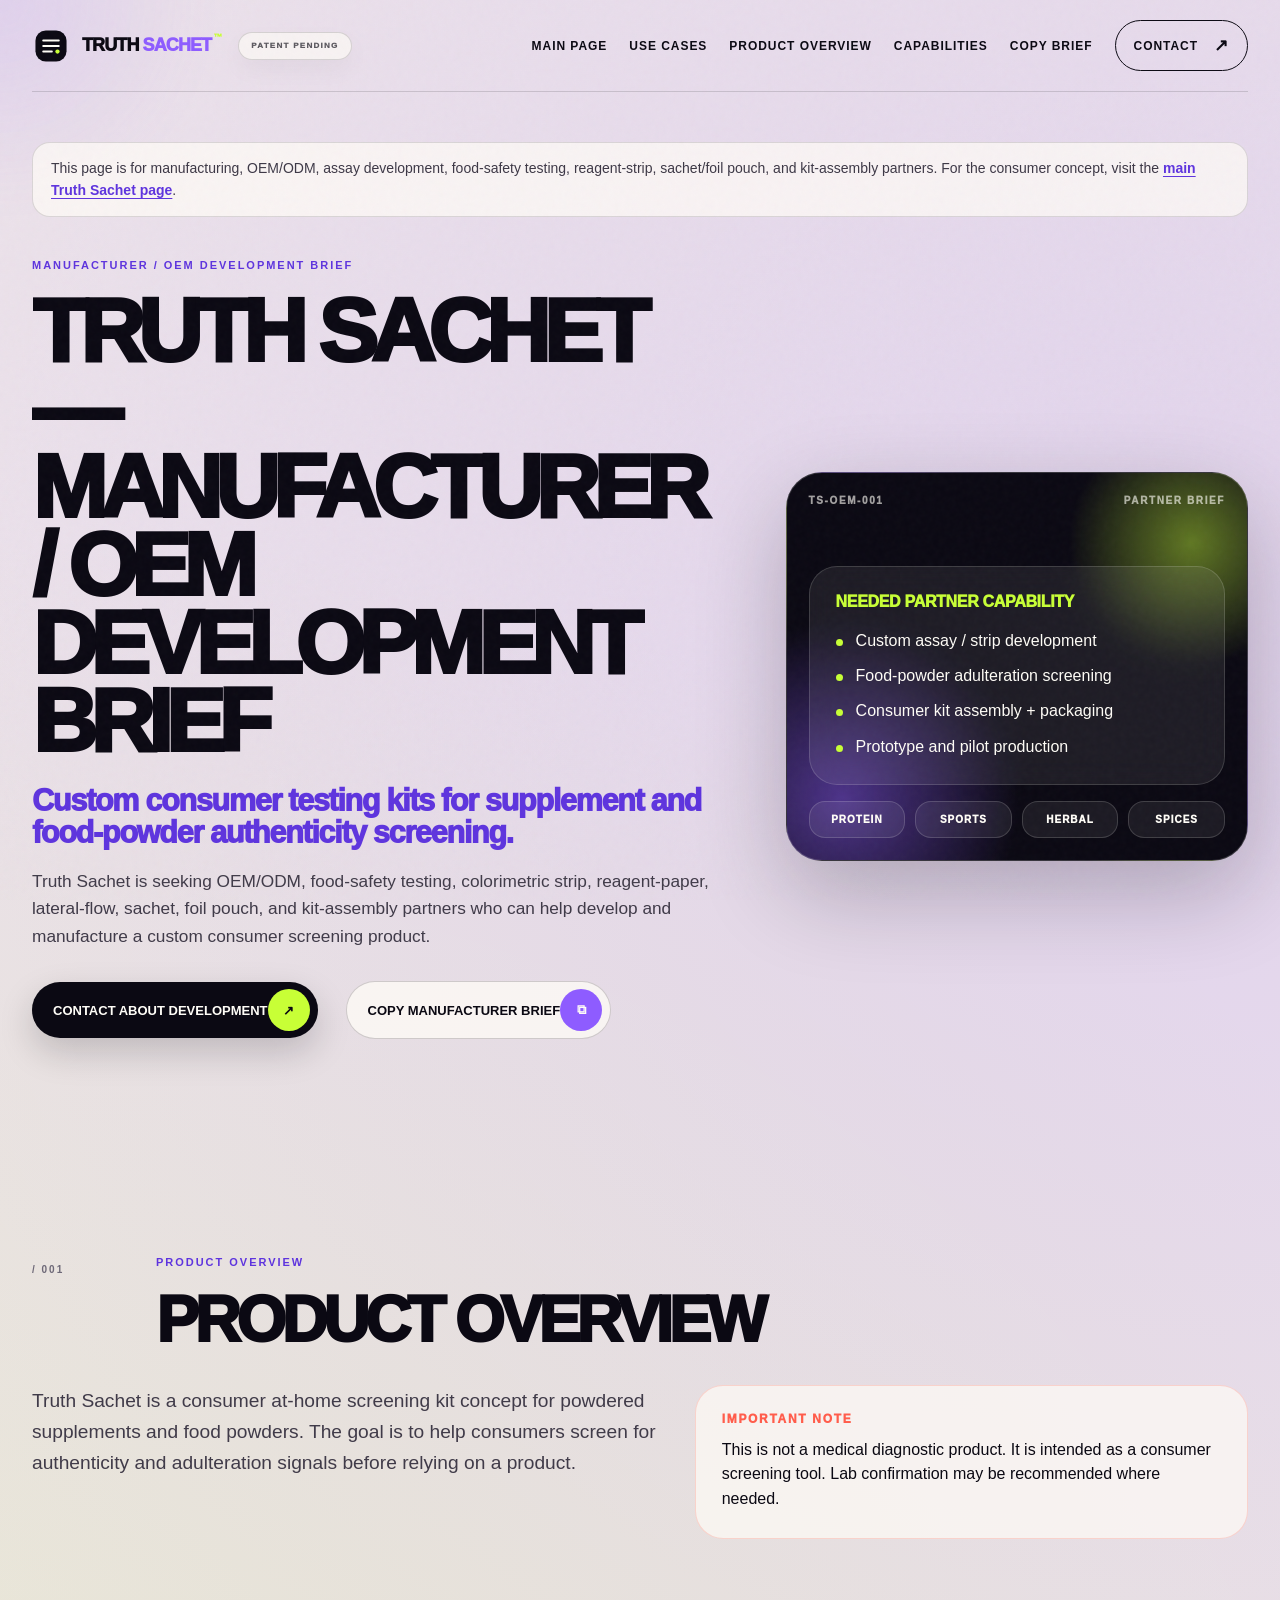
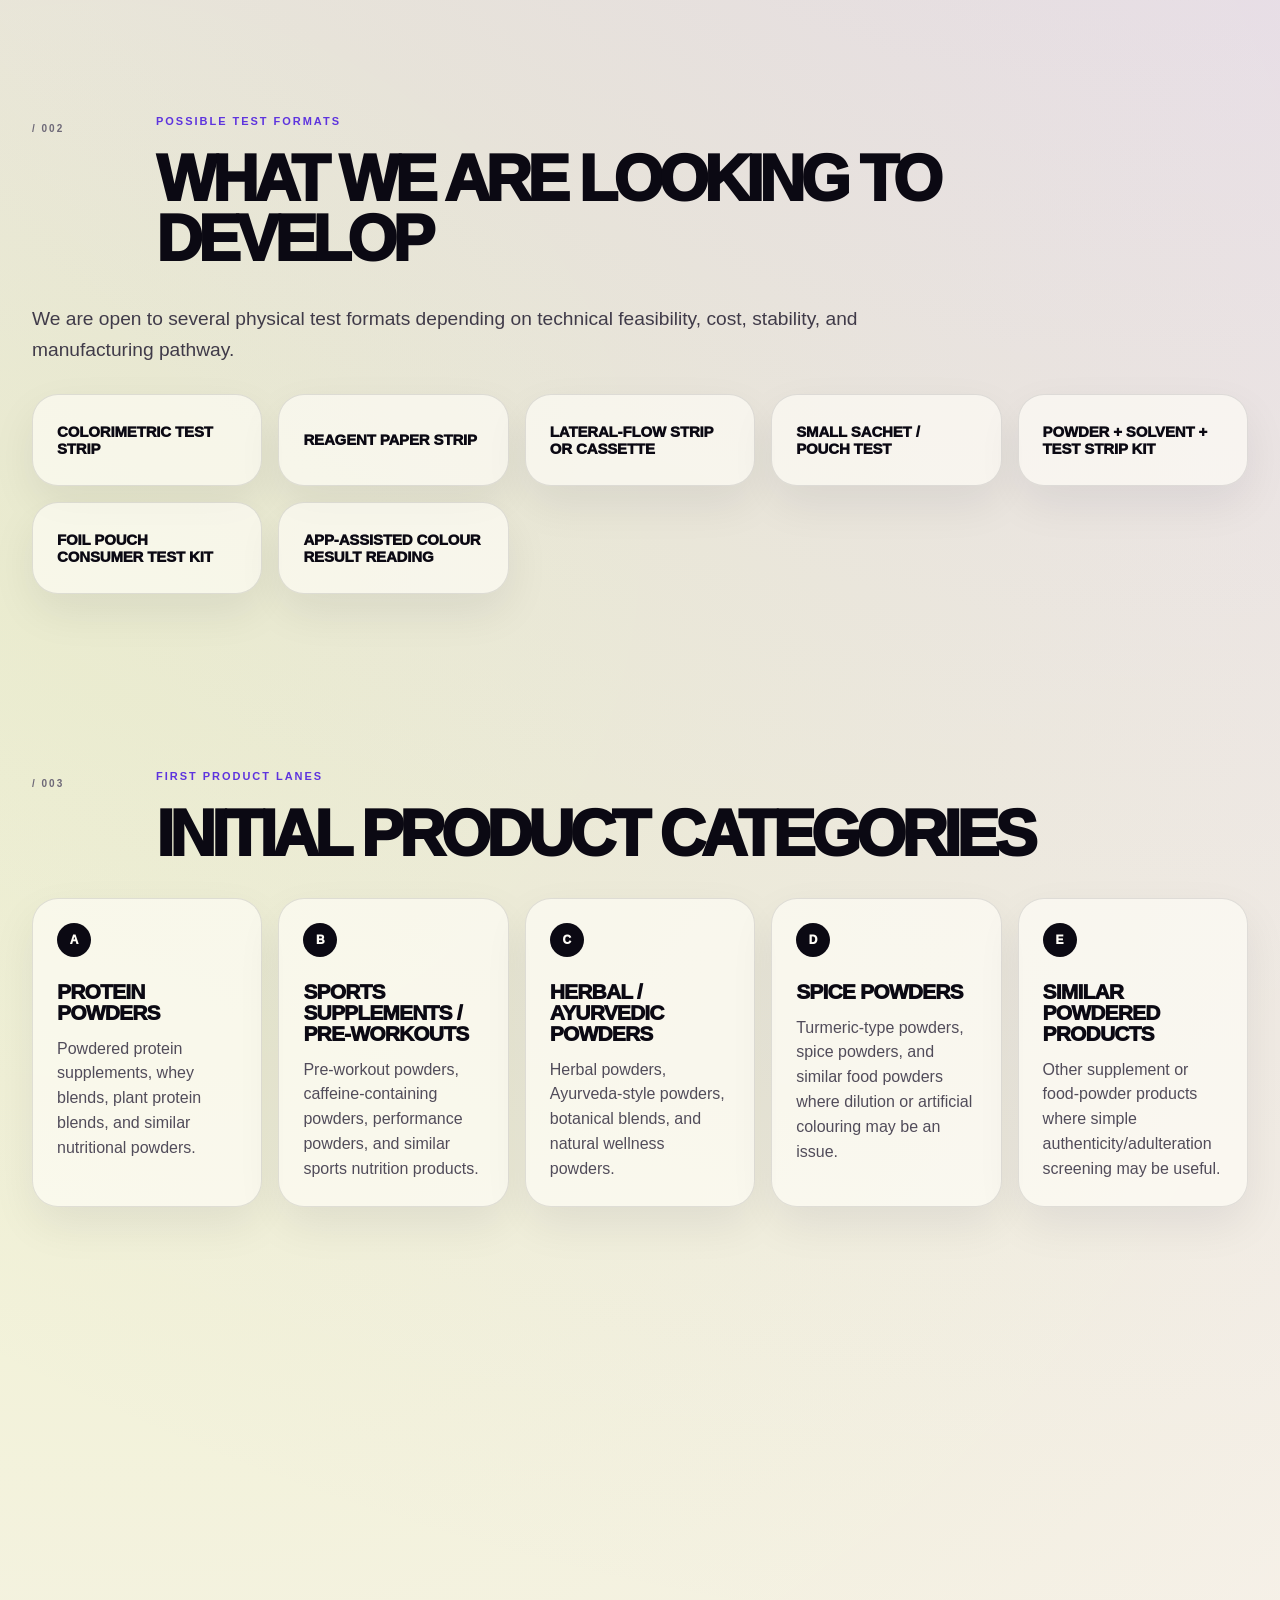
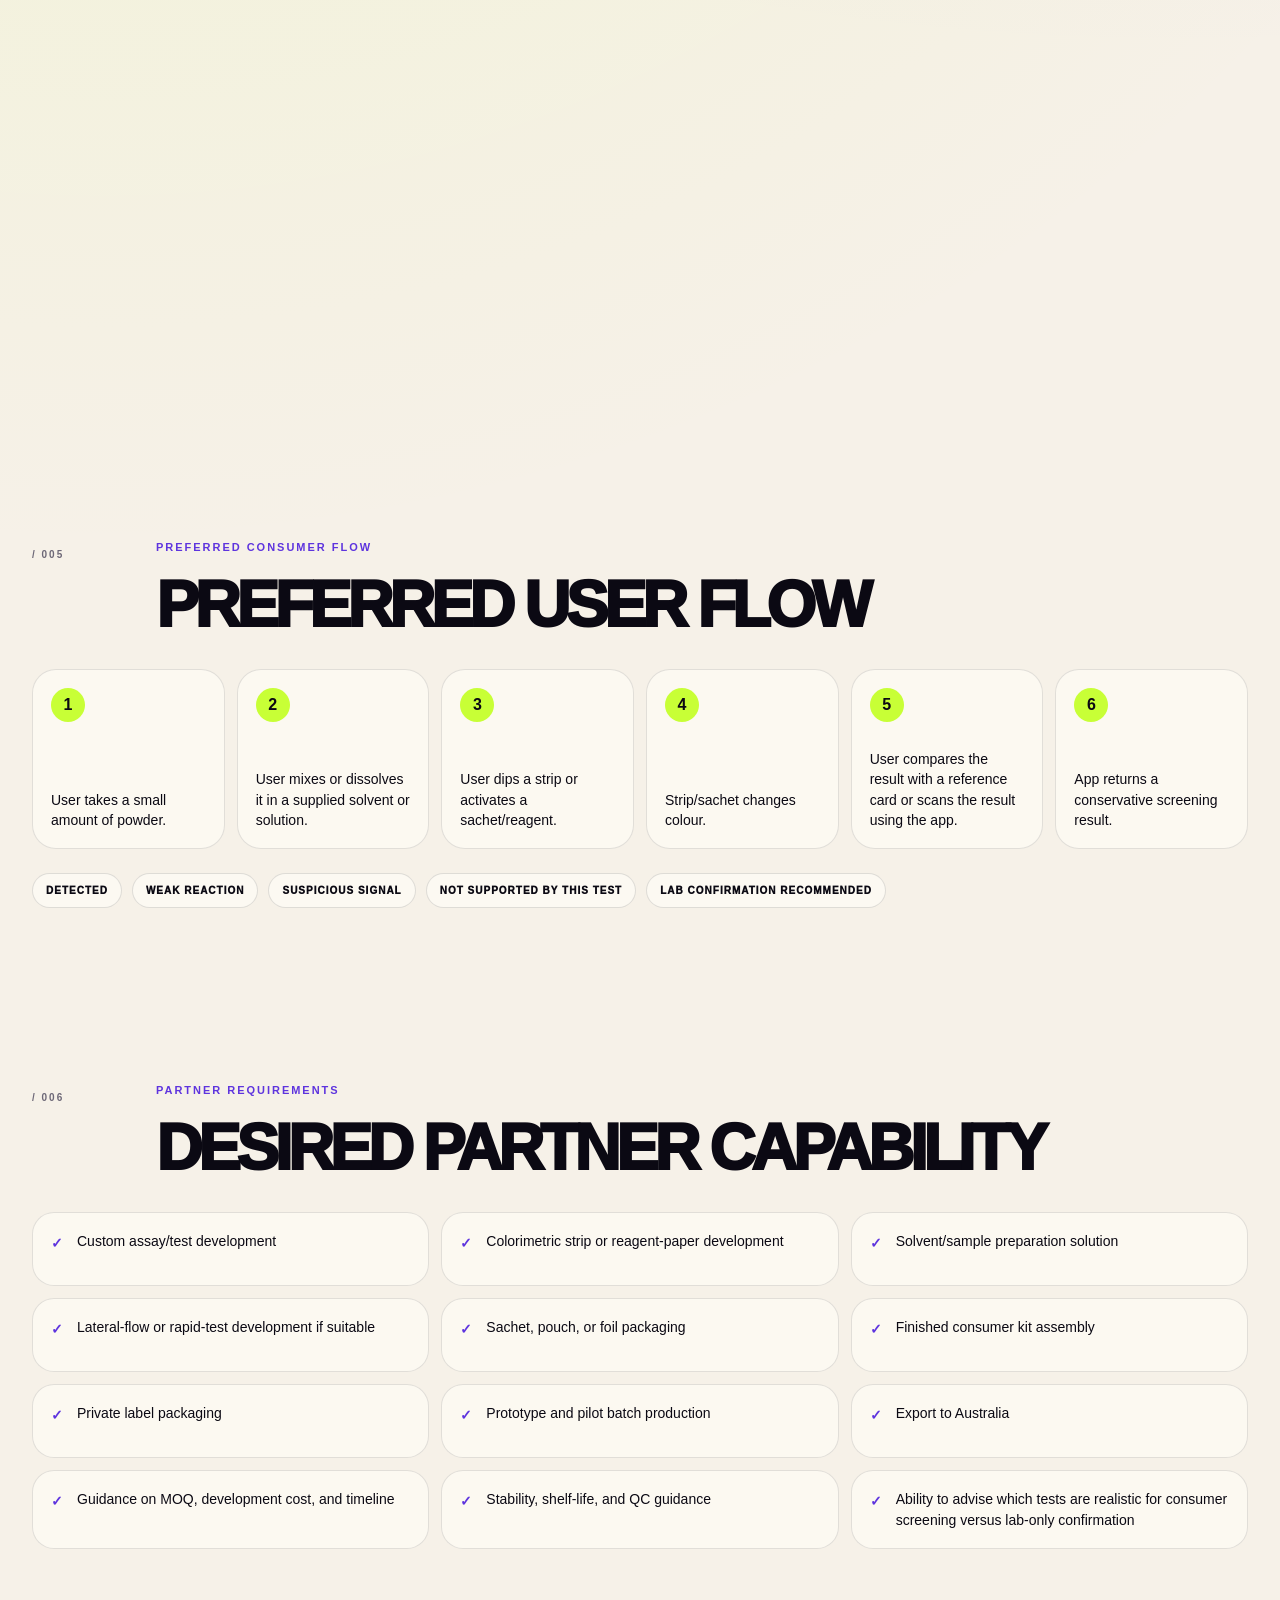
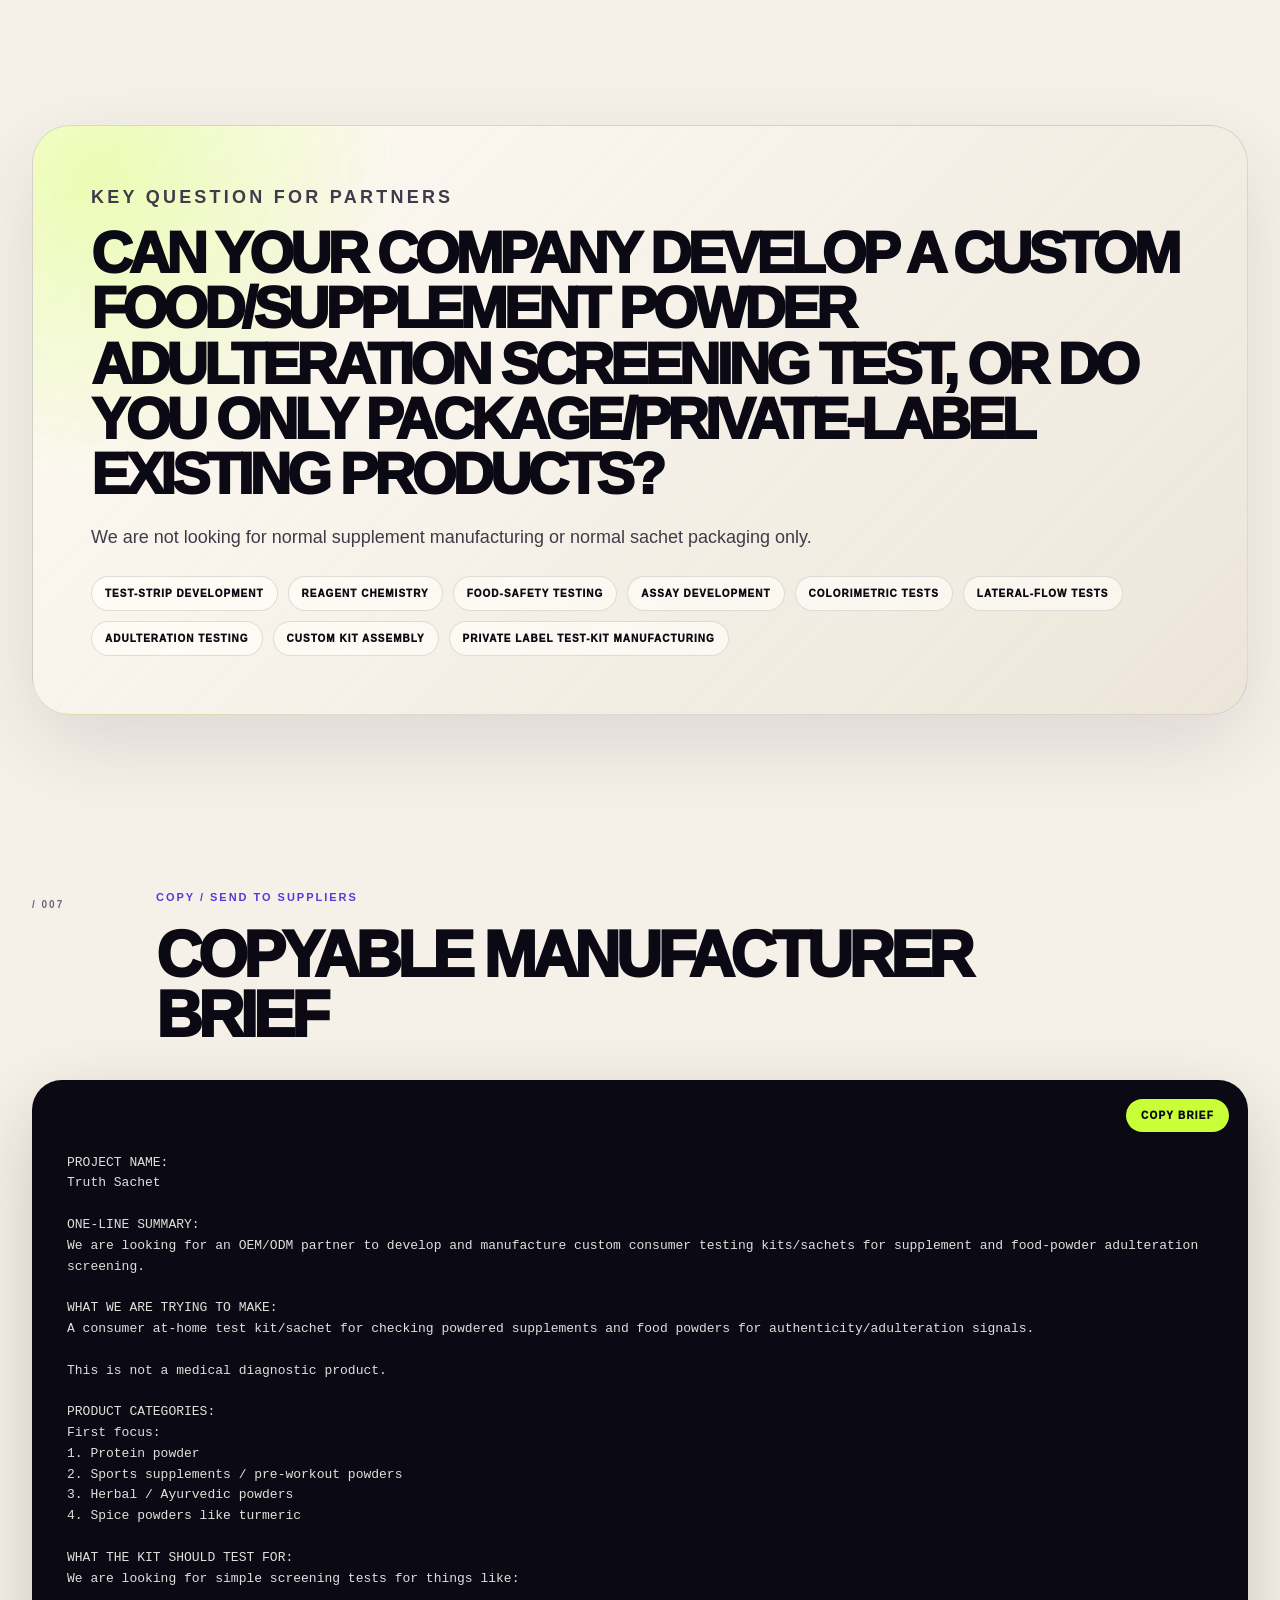
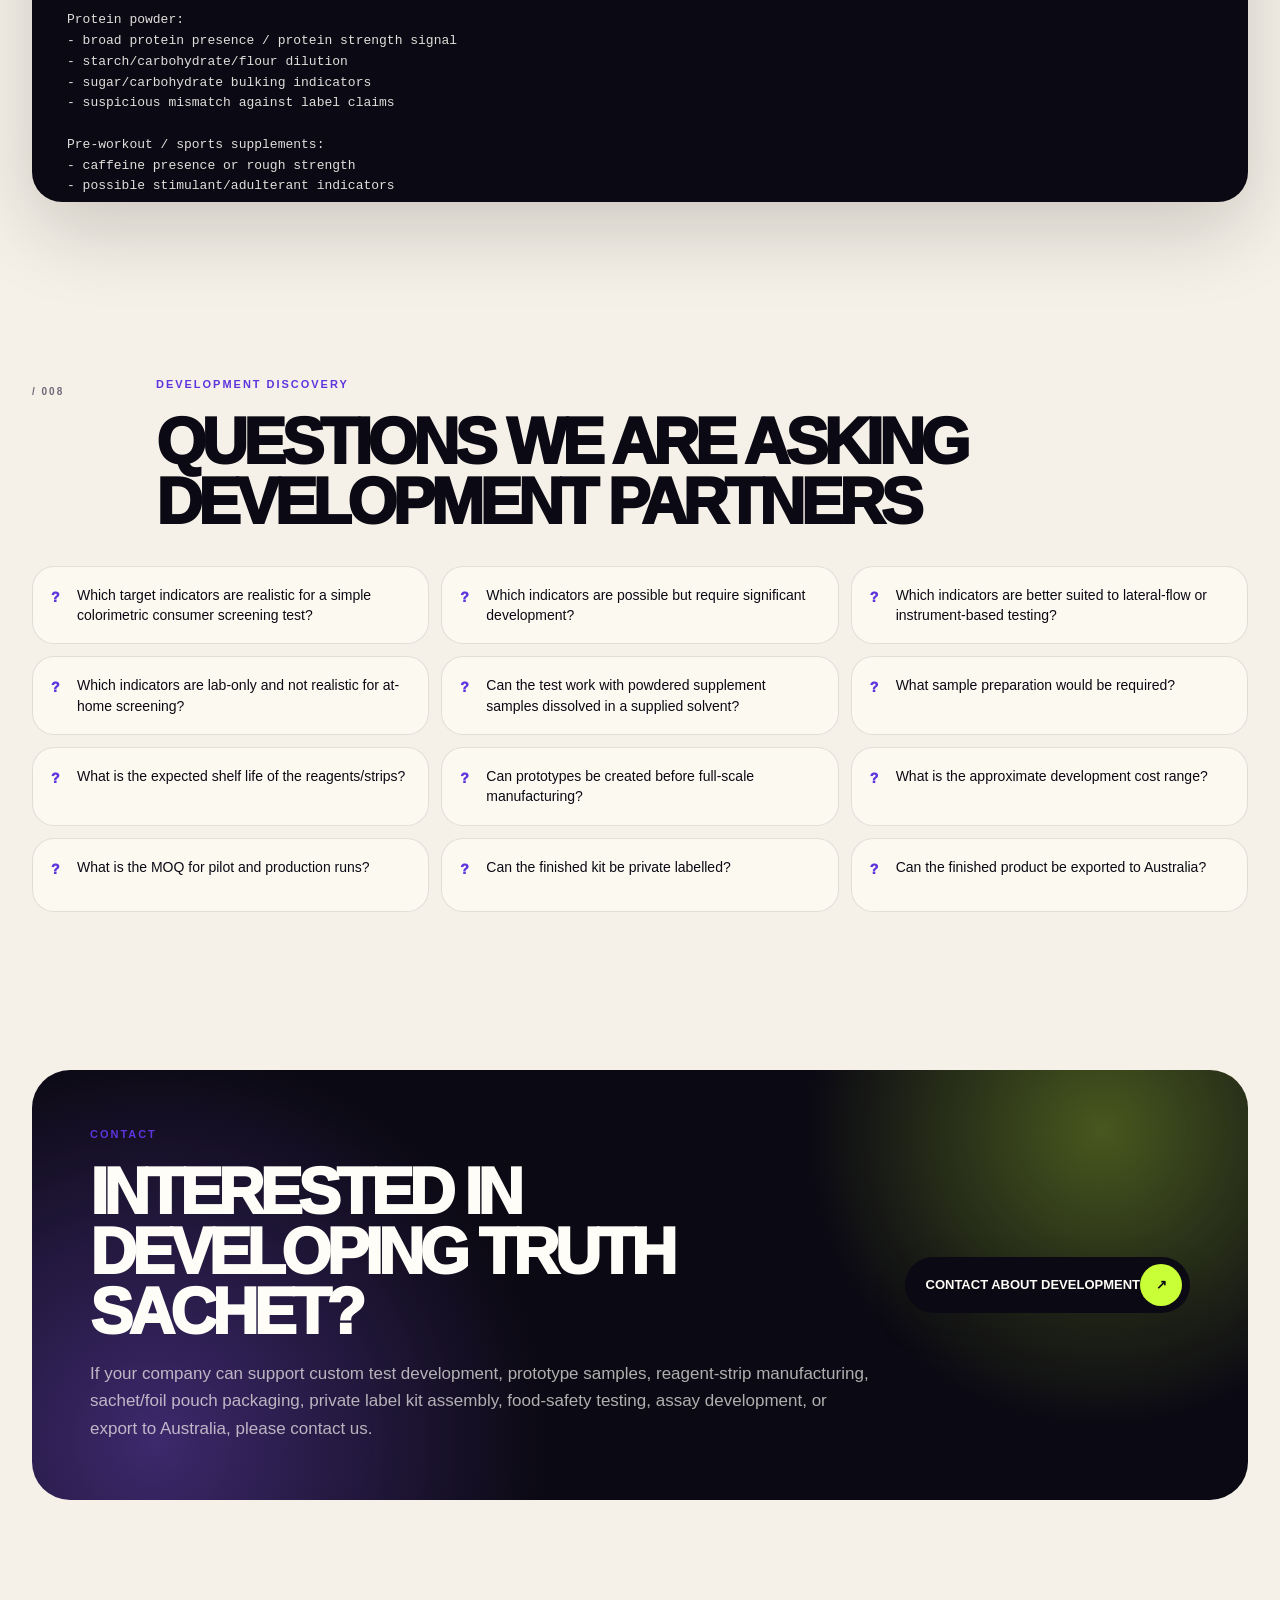
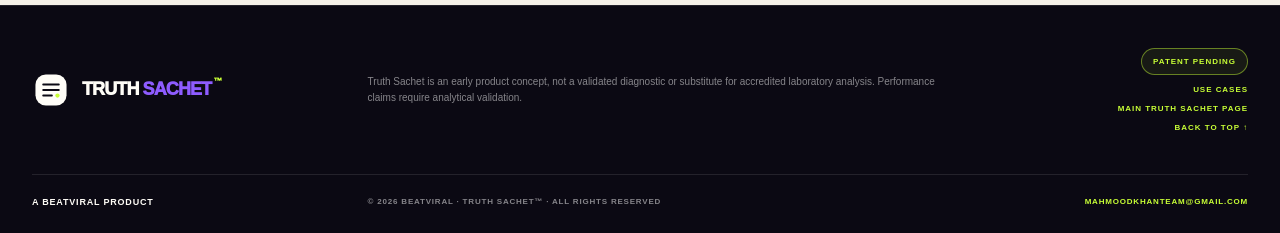
==== commit 43df66a7: "Add use cases household trust page" ====
--- a/partner-brief/index.html
+++ b/partner-brief/index.html
@@ -9,7 +9,7 @@
     />
     <meta name="theme-color" content="#0b0913" />
     <title>Truth Sachet — Manufacturer / OEM Development Brief</title>
-    <link rel="stylesheet" href="../styles.css?v=20260710-1" />
+    <link rel="stylesheet" href="../styles.css?v=20260710-2" />
   </head>
   <body class="partner-page">
     <div class="noise" aria-hidden="true"></div>
@@ -34,6 +34,7 @@
 
       <nav class="main-nav" aria-label="Partner brief navigation">
         <a href="../">Main page</a>
+        <a href="../use-cases/">Use Cases</a>
         <a href="#overview">Product overview</a>
         <a href="#develop">Capabilities</a>
         <a href="#brief">Copy brief</a>
@@ -456,6 +457,7 @@
         </p>
         <div class="footer-meta">
           <span class="patent-badge">PATENT PENDING</span>
+          <a href="../use-cases/">USE CASES</a>
           <a href="../">MAIN TRUTH SACHET PAGE</a>
           <a href="#top">BACK TO TOP ↑</a>
         </div>
--- a/styles.css
+++ b/styles.css
@@ -3182,6 +3182,577 @@
   }
 }
 
+.use-home {
+  padding: 0 0 28px;
+}
+
+.use-home-card {
+  display: grid;
+  grid-template-columns: 1.05fr 1fr auto;
+  align-items: center;
+  gap: 32px;
+  padding: 34px;
+  border: 1px solid rgba(11, 9, 19, 0.12);
+  border-radius: 34px;
+  background:
+    radial-gradient(circle at 9% 18%, rgba(142, 92, 255, 0.2), transparent 32%),
+    radial-gradient(circle at 86% 18%, rgba(200, 255, 54, 0.34), transparent 28%),
+    rgba(255, 253, 247, 0.7);
+  box-shadow: 0 28px 80px rgba(18, 11, 42, 0.1);
+}
+
+.use-home-card h2 {
+  max-width: 620px;
+  margin: 10px 0 0;
+  font-size: clamp(34px, 4vw, 58px);
+  font-weight: 950;
+  letter-spacing: -0.06em;
+  line-height: 0.92;
+}
+
+.use-home-card > p {
+  margin: 0;
+  color: #403b49;
+  font-family: "Helvetica Neue", Arial, sans-serif;
+  font-size: 16px;
+  line-height: 1.6;
+}
+
+.use-page {
+  background:
+    radial-gradient(circle at 85% 5%, rgba(200, 255, 54, 0.18), transparent 27%),
+    radial-gradient(circle at 8% 16%, rgba(142, 92, 255, 0.18), transparent 30%),
+    var(--paper);
+}
+
+.use-hero .partner-hero-grid {
+  grid-template-columns: minmax(0, 1.02fr) minmax(360px, 0.78fr);
+}
+
+.use-hero-statement {
+  max-width: 720px;
+  margin: 26px 0 28px;
+  padding: 18px 20px;
+  border-left: 6px solid var(--lime);
+  border-radius: 18px;
+  background: rgba(255, 253, 247, 0.72);
+  box-shadow: 0 18px 45px rgba(18, 11, 42, 0.08);
+  font-size: clamp(20px, 2.2vw, 34px);
+  font-weight: 950;
+  letter-spacing: -0.045em;
+  line-height: 1.05;
+}
+
+.use-trust-note {
+  max-width: 720px;
+  margin: 18px 0 0;
+  color: #5a5364;
+  font-family: "Helvetica Neue", Arial, sans-serif;
+  font-size: 13px;
+  line-height: 1.5;
+}
+
+.use-family-panel {
+  position: relative;
+  min-height: 600px;
+  padding: 26px;
+  overflow: hidden;
+  border: 1px solid rgba(255, 253, 247, 0.18);
+  border-radius: 42px;
+  color: var(--white);
+  background:
+    radial-gradient(circle at 80% 22%, rgba(200, 255, 54, 0.46), transparent 24%),
+    radial-gradient(circle at 16% 78%, rgba(142, 92, 255, 0.6), transparent 32%),
+    var(--ink);
+  box-shadow: 0 35px 95px rgba(11, 9, 19, 0.25);
+}
+
+.use-panel-orb {
+  position: absolute;
+  right: -70px;
+  bottom: -70px;
+  width: 230px;
+  height: 230px;
+  border-radius: 50%;
+  background: var(--lime);
+  filter: blur(2px);
+  opacity: 0.9;
+}
+
+.use-panel-top {
+  position: relative;
+  display: flex;
+  justify-content: space-between;
+  gap: 18px;
+  color: rgba(255, 253, 247, 0.64);
+  font-size: 10px;
+  font-weight: 950;
+  letter-spacing: 0.14em;
+  text-transform: uppercase;
+}
+
+.use-panel-center {
+  position: relative;
+  display: grid;
+  gap: 4px;
+  margin: 128px 0 78px;
+}
+
+.use-panel-center strong {
+  display: block;
+  font-size: clamp(58px, 7vw, 92px);
+  font-weight: 950;
+  letter-spacing: -0.08em;
+  line-height: 0.82;
+  text-transform: uppercase;
+}
+
+.use-panel-list {
+  position: relative;
+  display: flex;
+  flex-wrap: wrap;
+  gap: 10px;
+}
+
+.use-panel-list span {
+  padding: 12px 13px;
+  border: 1px solid rgba(255, 253, 247, 0.16);
+  border-radius: 999px;
+  background: rgba(255, 253, 247, 0.08);
+  font-size: 10px;
+  font-weight: 950;
+  letter-spacing: 0.1em;
+  text-transform: uppercase;
+}
+
+.use-problem-list {
+  display: grid;
+  gap: 10px;
+}
+
+.use-problem-list span {
+  position: relative;
+  padding: 15px 16px 15px 42px;
+  border: 1px solid rgba(11, 9, 19, 0.11);
+  border-radius: 18px;
+  background: rgba(255, 253, 247, 0.64);
+  font-family: "Helvetica Neue", Arial, sans-serif;
+  line-height: 1.45;
+}
+
+.use-problem-list span::before {
+  position: absolute;
+  top: 17px;
+  left: 17px;
+  content: "?";
+  color: var(--coral);
+  font-weight: 950;
+}
+
+.use-highlight-row {
+  display: grid;
+  grid-template-columns: 1fr 1fr;
+  gap: 18px;
+  margin-top: 28px;
+}
+
+.use-highlight-row strong,
+.use-highlight-row span,
+.use-pullquote,
+.dark-pullquote {
+  display: block;
+  padding: 22px;
+  border-radius: 24px;
+  font-size: clamp(20px, 2.4vw, 34px);
+  font-weight: 950;
+  letter-spacing: -0.045em;
+  line-height: 1.05;
+}
+
+.use-highlight-row strong,
+.use-pullquote {
+  color: var(--ink);
+  background: var(--lime);
+}
+
+.use-highlight-row span,
+.use-pullquote.secondary {
+  color: var(--white);
+  background: var(--violet);
+}
+
+.use-pullquote {
+  margin-top: 28px;
+}
+
+.water-filter-section {
+  position: relative;
+}
+
+.water-filter-copy {
+  display: grid;
+  grid-template-columns: repeat(2, minmax(0, 1fr));
+  gap: 18px;
+  margin-bottom: 26px;
+}
+
+.water-filter-copy p,
+.dark-section-copy {
+  margin: 0;
+  font-family: "Helvetica Neue", Arial, sans-serif;
+  font-size: 17px;
+  line-height: 1.62;
+}
+
+.water-filter-copy p {
+  padding: 24px;
+  border: 1px solid rgba(11, 9, 19, 0.1);
+  border-radius: 24px;
+  background: rgba(255, 253, 247, 0.64);
+}
+
+.comparison-grid {
+  display: grid;
+  grid-template-columns: repeat(4, minmax(0, 1fr));
+  gap: 14px;
+}
+
+.comparison-grid article {
+  min-height: 190px;
+  padding: 24px;
+  border: 1px solid rgba(11, 9, 19, 0.11);
+  border-radius: 26px;
+  background: rgba(255, 253, 247, 0.68);
+  box-shadow: 0 18px 44px rgba(18, 11, 42, 0.07);
+}
+
+.comparison-grid h3 {
+  margin: 0 0 14px;
+  font-size: 23px;
+  font-weight: 950;
+  letter-spacing: -0.045em;
+  line-height: 0.95;
+  text-transform: uppercase;
+}
+
+.comparison-grid p {
+  margin: 0;
+  color: #514c5a;
+  font-family: "Helvetica Neue", Arial, sans-serif;
+  line-height: 1.55;
+}
+
+.comparison-grid .truth-card {
+  color: var(--white);
+  background:
+    radial-gradient(circle at 90% 12%, rgba(200, 255, 54, 0.34), transparent 34%),
+    var(--ink);
+}
+
+.comparison-grid .truth-card p {
+  color: rgba(255, 253, 247, 0.76);
+}
+
+.analogy-note {
+  max-width: 980px;
+  margin: 16px 0 0;
+  color: #5d5666;
+  font-family: "Helvetica Neue", Arial, sans-serif;
+  font-size: 13px;
+  line-height: 1.55;
+}
+
+.use-case-grid p,
+.signal-group-grid p {
+  margin: 0 0 18px;
+  color: rgba(255, 253, 247, 0.68);
+  font-family: "Helvetica Neue", Arial, sans-serif;
+  line-height: 1.55;
+}
+
+.dark-section-copy {
+  max-width: 940px;
+  margin-bottom: 24px;
+  color: rgba(255, 253, 247, 0.68);
+}
+
+.dark-pullquote {
+  margin-top: 24px;
+  color: var(--ink);
+  background: var(--lime);
+}
+
+.audience-grid {
+  display: grid;
+  grid-template-columns: repeat(auto-fit, minmax(250px, 1fr));
+  gap: 14px;
+}
+
+.audience-grid article,
+.scenario-grid article,
+.market-grid article {
+  padding: 24px;
+  border: 1px solid rgba(11, 9, 19, 0.11);
+  border-radius: 26px;
+  background: rgba(255, 253, 247, 0.64);
+  box-shadow: 0 18px 45px rgba(18, 11, 42, 0.06);
+}
+
+.audience-grid h3,
+.scenario-grid h3,
+.market-grid h3 {
+  margin: 0 0 12px;
+  font-size: 21px;
+  font-weight: 950;
+  letter-spacing: -0.045em;
+  line-height: 0.98;
+  text-transform: uppercase;
+}
+
+.audience-grid p,
+.scenario-grid p,
+.market-grid p {
+  margin: 0;
+  color: #514c5a;
+  font-family: "Helvetica Neue", Arial, sans-serif;
+  line-height: 1.55;
+}
+
+.audience-grid small {
+  display: block;
+  margin-top: 18px;
+  padding-top: 18px;
+  border-top: 1px solid rgba(11, 9, 19, 0.09);
+  color: var(--violet-dark);
+  font-family: "Helvetica Neue", Arial, sans-serif;
+  font-weight: 800;
+  line-height: 1.5;
+}
+
+.parent-question .parent-use-list span {
+  white-space: normal;
+}
+
+.result-example-grid {
+  display: grid;
+  grid-template-columns: repeat(3, minmax(0, 1fr));
+  gap: 12px;
+  margin-top: 26px;
+}
+
+.result-example-grid span {
+  padding: 18px;
+  border: 1px solid rgba(11, 9, 19, 0.11);
+  border-radius: 20px;
+  background: rgba(255, 253, 247, 0.66);
+  font-family: "Helvetica Neue", Arial, sans-serif;
+  line-height: 1.5;
+}
+
+.scenario-grid {
+  display: grid;
+  grid-template-columns: repeat(3, minmax(0, 1fr));
+  gap: 14px;
+}
+
+.scenario-grid b {
+  display: grid;
+  width: 36px;
+  height: 36px;
+  margin-bottom: 28px;
+  border-radius: 50%;
+  color: var(--ink);
+  background: var(--lime);
+  font-weight: 950;
+  place-items: center;
+}
+
+.market-grid {
+  display: grid;
+  grid-template-columns: repeat(auto-fit, minmax(260px, 1fr));
+  gap: 14px;
+}
+
+.product-line-grid article {
+  justify-content: center;
+  color: var(--white);
+  background: var(--ink);
+  text-align: center;
+}
+
+.verified-grid {
+  display: grid;
+  grid-template-columns: minmax(0, 1fr) minmax(340px, 0.6fr);
+  align-items: center;
+  gap: 52px;
+}
+
+.badge-head {
+  grid-template-columns: 92px minmax(0, 1fr);
+}
+
+.verified-mockup {
+  display: grid;
+  justify-items: center;
+  gap: 22px;
+}
+
+.verified-ring {
+  display: grid;
+  width: min(420px, 100%);
+  aspect-ratio: 1;
+  padding: 38px;
+  border: 2px solid rgba(200, 255, 54, 0.7);
+  border-radius: 50%;
+  color: var(--white);
+  background:
+    radial-gradient(circle at 50% 50%, rgba(142, 92, 255, 0.35), transparent 44%),
+    radial-gradient(circle at 50% 20%, rgba(200, 255, 54, 0.22), transparent 36%),
+    #11101a;
+  box-shadow:
+    inset 0 0 0 12px rgba(255, 253, 247, 0.04),
+    inset 0 0 0 28px rgba(200, 255, 54, 0.06),
+    0 30px 90px rgba(0, 0, 0, 0.28);
+  place-items: center;
+  text-align: center;
+}
+
+.verified-ring span {
+  color: var(--lime);
+  font-size: 12px;
+  font-weight: 950;
+  letter-spacing: 0.22em;
+}
+
+.verified-ring strong {
+  max-width: 280px;
+  font-size: clamp(34px, 5vw, 58px);
+  font-weight: 950;
+  letter-spacing: -0.07em;
+  line-height: 0.82;
+  text-transform: uppercase;
+}
+
+.verified-ring small {
+  max-width: 220px;
+  color: rgba(255, 253, 247, 0.72);
+  font-family: "Helvetica Neue", Arial, sans-serif;
+  line-height: 1.35;
+}
+
+.verified-ring em {
+  color: rgba(255, 253, 247, 0.52);
+  font-size: 10px;
+  font-style: normal;
+  font-weight: 950;
+  letter-spacing: 0.14em;
+  text-transform: uppercase;
+}
+
+.verified-mockup > p {
+  max-width: 480px;
+  margin: 0;
+  color: rgba(255, 253, 247, 0.58);
+  font-family: "Helvetica Neue", Arial, sans-serif;
+  font-size: 12px;
+  line-height: 1.55;
+  text-align: center;
+}
+
+.badge-flow article {
+  background: rgba(255, 253, 247, 0.72);
+}
+
+.badge-location-grid {
+  display: grid;
+  grid-template-columns: repeat(auto-fit, minmax(185px, 1fr));
+  gap: 12px;
+  margin-bottom: 24px;
+}
+
+.badge-location-grid span {
+  padding: 18px;
+  border: 1px solid rgba(11, 9, 19, 0.11);
+  border-radius: 20px;
+  background: rgba(255, 253, 247, 0.66);
+  font-size: 12px;
+  font-weight: 950;
+  letter-spacing: 0.1em;
+  text-align: center;
+  text-transform: uppercase;
+}
+
+.badge-disclaimer {
+  margin-top: 26px;
+}
+
+.contact-actions {
+  display: grid;
+  gap: 14px;
+  justify-items: end;
+}
+
+.dark-link {
+  color: var(--white);
+  border-bottom-color: rgba(255, 253, 247, 0.42);
+}
+
+@media (max-width: 1200px) {
+  .use-home-card,
+  .use-hero .partner-hero-grid,
+  .verified-grid {
+    grid-template-columns: 1fr;
+  }
+
+  .use-home-card .button {
+    width: fit-content;
+  }
+
+  .use-family-panel {
+    min-height: 480px;
+  }
+
+  .comparison-grid,
+  .scenario-grid {
+    grid-template-columns: repeat(2, minmax(0, 1fr));
+  }
+}
+
+@media (max-width: 760px) {
+  .use-home-card,
+  .use-family-panel {
+    border-radius: 28px;
+  }
+
+  .use-highlight-row,
+  .water-filter-copy,
+  .result-example-grid,
+  .scenario-grid,
+  .comparison-grid {
+    grid-template-columns: 1fr;
+  }
+
+  .use-panel-top,
+  .contact-actions {
+    align-items: start;
+    justify-items: start;
+    flex-direction: column;
+  }
+
+  .contact-actions,
+  .contact-actions .button {
+    width: 100%;
+  }
+
+  .use-family-panel {
+    min-height: 420px;
+  }
+
+  .verified-ring {
+    padding: 28px;
+  }
+}
+
 @media (prefers-reduced-motion: reduce) {
   *,
   *::before,
